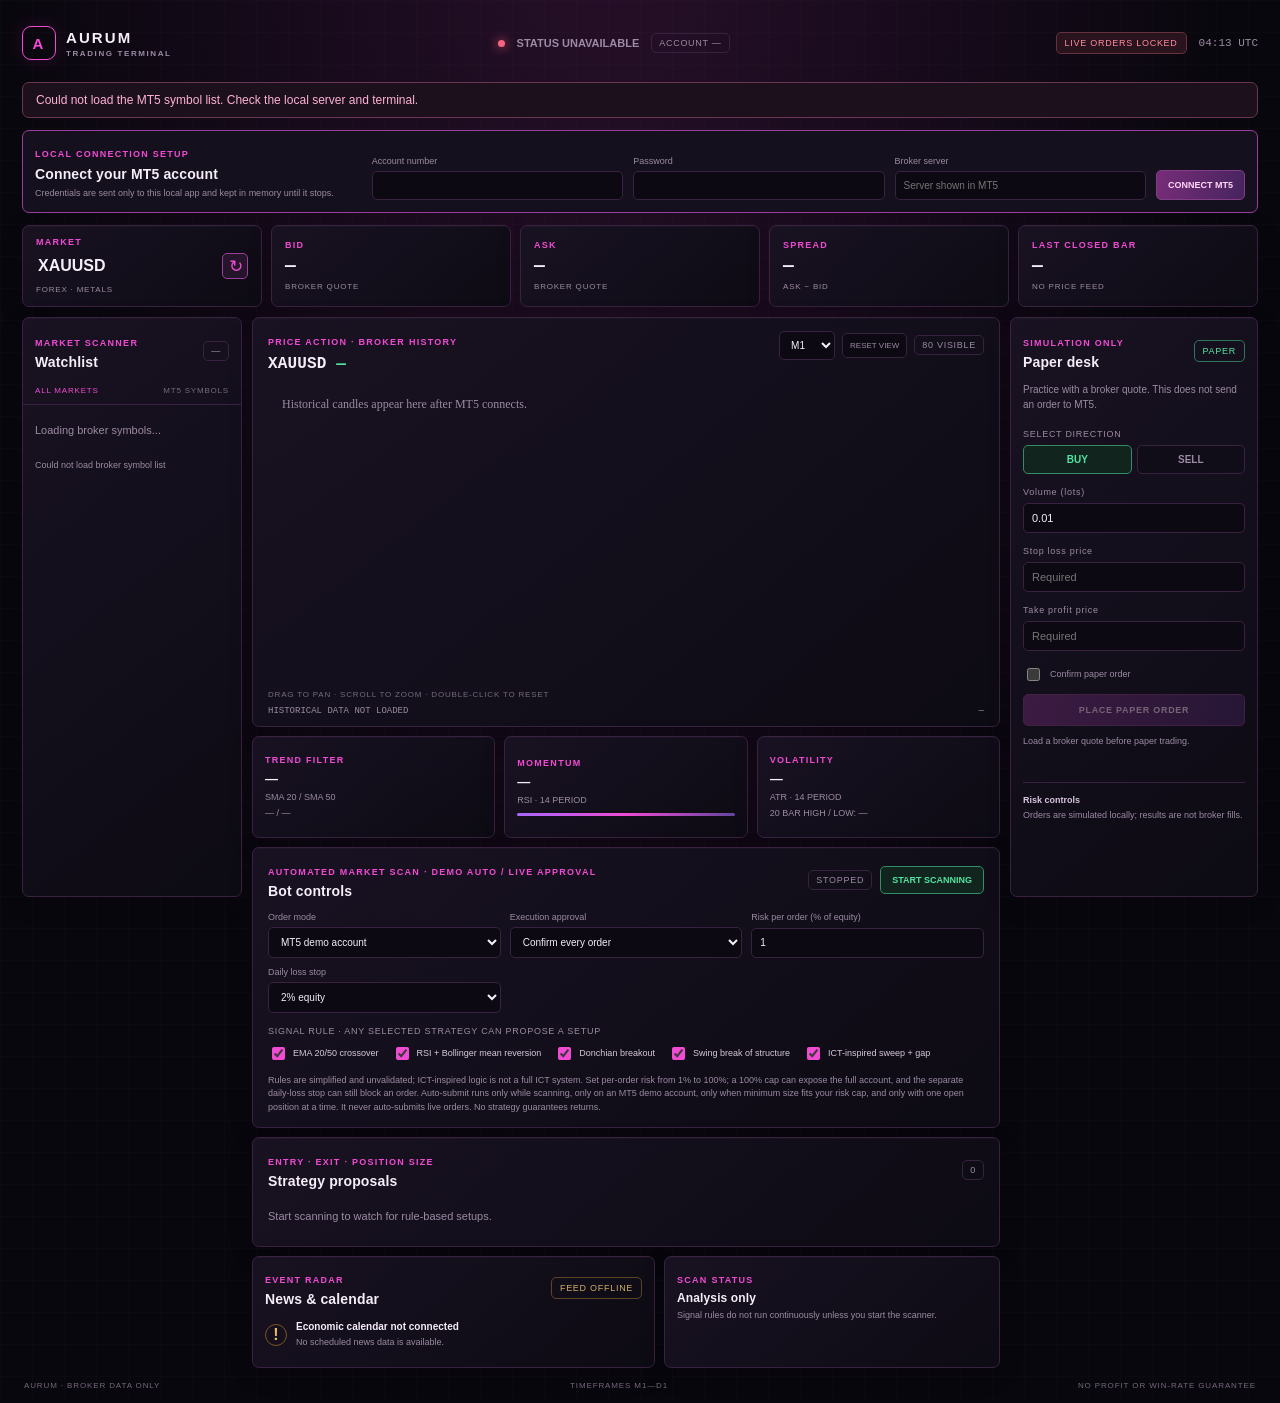
==== static/index.html @ ba8f0874 "feat: add demo forex trading terminal Adds live MT5 quotes, broker-linked analysis, risk-based sizin" ====
<!doctype html>
<html lang="en">
<head>
  <meta charset="UTF-8">
  <meta name="viewport" content="width=device-width, initial-scale=1">
  <title>Aurum Trading Terminal</title>
  <link rel="stylesheet" href="/static/styles.css">
</head>
<body>
  <main class="terminal">
    <header class="topbar">
      <a class="brand" href="/" aria-label="Aurum home">
        <span class="brand-mark">A</span>
        <span>AURUM <small>TRADING TERMINAL</small></span>
      </a>
      <div class="topbar-center">
        <span class="live-dot"></span>
        <span id="connectionStatus" class="connection"><strong>Checking MT5</strong></span>
        <span id="accountBadge" class="count-badge">ACCOUNT —</span>
      </div>
      <div class="topbar-right">
        <span class="lock-badge">LIVE ORDERS LOCKED</span>
        <span id="clock" class="clock">--:-- UTC</span>
      </div>
    </header>

    <p id="dataNotice" class="notice" hidden></p>
    <form id="connectForm" class="connect-panel" hidden>
      <div>
        <span class="section-kicker">LOCAL CONNECTION SETUP</span>
        <h2>Connect your MT5 account</h2>
        <p>Credentials are sent only to this local app and kept in memory until it stops.</p>
      </div>
      <label for="mt5Login">Account number<input id="mt5Login" type="number" min="1" required autocomplete="off"></label>
      <label for="mt5Password">Password<input id="mt5Password" type="password" required autocomplete="new-password"></label>
      <label for="mt5Server">Broker server<input id="mt5Server" required autocomplete="off" placeholder="Server shown in MT5"></label>
      <button id="connectButton" type="submit">CONNECT MT5</button>
    </form>

    <section class="overview-strip">
      <article class="overview-card">
        <span class="card-caption">MARKET</span>
        <div class="market-control">
          <label class="sr-only" for="symbol">Forex pair or instrument</label>
          <input id="symbol" list="symbolOptions" value="XAUUSD" autocomplete="off">
          <datalist id="symbolOptions"></datalist>
          <button id="analyzeButton" class="icon-button" title="Load market data" aria-label="Load market data">↻</button>
        </div>
        <span class="sub-caption">FOREX · METALS</span>
      </article>
      <article class="overview-card">
        <span class="card-caption">BID</span>
        <strong id="bidValue" class="metric-value">—</strong>
        <span class="sub-caption">BROKER QUOTE</span>
      </article>
      <article class="overview-card">
        <span class="card-caption">ASK</span>
        <strong id="askValue" class="metric-value">—</strong>
        <span class="sub-caption">BROKER QUOTE</span>
      </article>
      <article class="overview-card">
        <span class="card-caption">SPREAD</span>
        <strong id="spreadValue" class="metric-value">—</strong>
        <span class="sub-caption">ASK − BID</span>
      </article>
      <article class="overview-card change-card">
        <span class="card-caption">LAST CLOSED BAR</span>
        <strong id="changeValue" class="metric-value">—</strong>
        <span id="dataSource" class="sub-caption">NO PRICE FEED</span>
      </article>
    </section>

    <section class="terminal-grid">
      <aside class="panel watch-panel">
        <div class="panel-heading">
          <div>
            <span class="section-kicker">MARKET SCANNER</span>
            <h2>Watchlist</h2>
          </div>
          <span id="watchCount" class="count-badge">—</span>
        </div>
        <div class="watch-tabs"><span class="active">ALL MARKETS</span><span>MT5 SYMBOLS</span></div>
        <div id="watchlist" class="watchlist">
          <p class="empty-note">Loading broker symbols...</p>
        </div>
        <p id="symbolSource" class="source-note">Pairs are supplied by the MT5 broker when connected.</p>
      </aside>

      <section class="main-column">
        <article class="panel chart-panel">
          <div class="chart-toolbar">
            <div>
              <span class="section-kicker">PRICE ACTION · BROKER HISTORY</span>
              <h2 id="chartTitle">XAUUSD <span>—</span></h2>
            </div>
            <div class="chart-controls">
              <label class="sr-only" for="timeframe">Chart timeframe</label>
              <select id="timeframe">
                <option>M1</option><option>M2</option><option>M3</option><option>M4</option>
                <option>M5</option><option>M6</option><option>M10</option><option>M12</option>
                <option>M15</option><option>M20</option><option>M30</option><option>H1</option>
                <option>H2</option><option>H3</option><option>H4</option><option>H6</option>
                <option>H8</option><option>H12</option><option>D1</option>
              </select>
              <button id="resetChart" class="reset-chart" type="button">RESET VIEW</button>
              <span id="barCount" class="count-badge">80 VISIBLE</span>
            </div>
          </div>
          <div class="chart-wrap">
            <canvas id="priceChart" aria-label="Historical candlestick chart"></canvas>
          </div>
          <div class="chart-help">DRAG TO PAN · SCROLL TO ZOOM · DOUBLE-CLICK TO RESET</div>
          <div id="chartRange" class="chart-range">
            <span>HISTORICAL DATA NOT LOADED</span><span>—</span>
          </div>
        </article>

        <section class="indicator-grid">
          <article class="indicator-card panel">
            <span class="section-kicker">TREND FILTER</span>
            <strong id="trendValue">—</strong>
            <span>SMA 20 / SMA 50</span>
            <small id="smaValue">— / —</small>
          </article>
          <article class="indicator-card panel">
            <span class="section-kicker">MOMENTUM</span>
            <strong id="rsiValue">—</strong>
            <span>RSI · 14 PERIOD</span>
            <div class="indicator-track"><i></i></div>
          </article>
          <article class="indicator-card panel">
            <span class="section-kicker">VOLATILITY</span>
            <strong id="atrValue">—</strong>
            <span>ATR · 14 PERIOD</span>
            <small id="rangeValue">20 BAR HIGH / LOW: —</small>
          </article>
        </section>

        <article class="panel bot-panel">
          <div class="panel-heading">
            <div>
              <span class="section-kicker">AUTOMATED MARKET SCAN · DEMO AUTO / LIVE APPROVAL</span>
              <h2>Bot controls</h2>
            </div>
            <div class="bot-actions">
              <span id="botStatus" class="count-badge">STOPPED</span>
              <button id="botToggle" class="bot-start" type="button">START SCANNING</button>
            </div>
          </div>
          <div class="bot-settings">
            <label>Order mode
              <select id="executionMode">
                <option value="paper">Paper simulation</option>
                <option value="demo" selected>MT5 demo account</option>
                <option value="live">MT5 live account</option>
              </select>
            </label>
            <label>Execution approval
              <select id="executionPolicy">
                <option value="auto_demo" selected>Auto-submit eligible demo orders</option>
                <option value="manual">Confirm every order</option>
              </select>
            </label>
            <label>Risk per order (% of equity)
              <input id="riskPercent" type="number" min="1" max="100" step="1" value="1" aria-label="Risk per order as a percentage of equity">
            </label>
            <label>Daily loss stop
              <select id="dailyLossLimit">
                <option value="0.5">0.5% equity</option>
                <option value="1">1% equity</option>
                <option value="2" selected>2% equity</option>
                <option value="3">3% equity</option>
                <option value="5">5% equity</option>
              </select>
            </label>
          </div>
          <div class="strategy-options">
            <span class="field-label">SIGNAL RULE · ANY SELECTED STRATEGY CAN PROPOSE A SETUP</span>
            <label><input class="strategy-choice" type="checkbox" value="ema_trend" checked> EMA 20/50 crossover</label>
            <label><input class="strategy-choice" type="checkbox" value="rsi_bollinger" checked> RSI + Bollinger mean reversion</label>
            <label><input class="strategy-choice" type="checkbox" value="donchian_breakout" checked> Donchian breakout</label>
            <label><input class="strategy-choice" type="checkbox" value="structure_break" checked> Swing break of structure</label>
            <label><input class="strategy-choice" type="checkbox" value="ict_price_action" checked> ICT-inspired sweep + gap</label>
          </div>
          <p class="bot-disclaimer">Rules are simplified and unvalidated; ICT-inspired logic is not a full ICT system. Set per-order risk from 1% to 100%; a 100% cap can expose the full account, and the separate daily-loss stop can still block an order. Auto-submit runs only while scanning, only on an MT5 demo account, only when minimum size fits your risk cap, and only with one open position at a time. It never auto-submits live orders. No strategy guarantees returns.</p>
        </article>

        <article class="panel proposals-panel">
          <div class="panel-heading">
            <div><span class="section-kicker">ENTRY · EXIT · POSITION SIZE</span><h2>Strategy proposals</h2></div>
            <span id="proposalCount" class="count-badge">0</span>
          </div>
          <div id="proposalsList" class="proposals-list">
            <p class="empty-note">Start scanning to watch for rule-based setups.</p>
          </div>
        </article>

        <section class="lower-grid">
          <article class="panel news-panel">
            <div class="panel-heading">
              <div><span class="section-kicker">EVENT RADAR</span><h2>News &amp; calendar</h2></div>
              <span class="disabled-badge">FEED OFFLINE</span>
            </div>
            <div class="event-row">
              <span class="event-icon">!</span>
              <div><strong>Economic calendar not connected</strong><small id="newsValue">No scheduled news data is available.</small></div>
            </div>
          </article>
          <article class="panel signal-panel">
            <span class="section-kicker">SCAN STATUS</span>
            <h2 id="tradeStatus">Analysis only</h2>
            <p>Signal rules do not run continuously unless you start the scanner.</p>
          </article>
        </section>
      </section>

      <aside class="panel paper-panel">
        <div class="panel-heading">
          <div><span class="section-kicker">SIMULATION ONLY</span><h2>Paper desk</h2></div>
          <span class="paper-badge">PAPER</span>
        </div>
        <p class="panel-copy">Practice with a broker quote. This does not send an order to MT5.</p>
        <div class="direction-label">SELECT DIRECTION</div>
        <div class="direction-toggle">
          <button type="button" class="direction active" data-side="buy">BUY</button>
          <button type="button" class="direction" data-side="sell">SELL</button>
        </div>
        <label class="field-label" for="paperVolume">Volume (lots)</label>
        <input id="paperVolume" type="number" min="0.01" max="10" step="0.01" value="0.01">
        <label class="field-label" for="paperStop">Stop loss price</label>
        <input id="paperStop" type="number" min="0.00001" step="any" placeholder="Required">
        <label class="field-label" for="paperTarget">Take profit price</label>
        <input id="paperTarget" type="number" min="0.00001" step="any" placeholder="Required">
        <label class="confirm-line">
          <input id="paperConfirm" type="checkbox">
          Confirm paper order
        </label>
        <button id="paperButton" class="paper-submit" disabled>PLACE PAPER ORDER</button>
        <p id="paperStatus" class="paper-status">Load live broker data to enable paper trading.</p>
        <div class="risk-note"><strong>Risk controls</strong><span>Orders are simulated locally; results are not broker fills.</span></div>
      </aside>
    </section>

    <footer>
      <span>AURUM · BROKER DATA ONLY</span>
      <span>TIMEFRAMES M1—D1</span>
      <span>NO PROFIT OR WIN-RATE GUARANTEE</span>
    </footer>
  </main>
  <script src="/static/app.js"></script>
</body>
</html>
---- static/styles.css ----
:root {
  color-scheme: dark;
  --background: #09070e;
  --panel: #100d18;
  --panel-raised: #151020;
  --line: #382240;
  --line-bright: #9c3e9b;
  --text: #f5edf7;
  --muted: #9b8ba3;
  --pink: #f04bd2;
  --purple: #a767ff;
  --green: #53e3a1;
  --red: #fb647f;
}

* { box-sizing: border-box; }

body {
  min-width: 320px;
  min-height: 100vh;
  margin: 0;
  color: var(--text);
  background:
    radial-gradient(ellipse at 48% -15%, rgba(181, 53, 174, 0.18), transparent 38rem),
    linear-gradient(rgba(255,255,255,.012) 1px, transparent 1px),
    linear-gradient(90deg, rgba(255,255,255,.012) 1px, transparent 1px),
    var(--background);
  background-size: auto, 32px 32px, 32px 32px, auto;
  font-family: Inter, "Segoe UI", sans-serif;
}

button, input, select { font: inherit; }
button { cursor: pointer; }
.terminal { max-width: 1600px; margin: 0 auto; padding: 18px 22px 12px; }
.topbar { height: 50px; display: flex; align-items: center; justify-content: space-between; gap: 20px; margin-bottom: 14px; }
.brand { display: flex; align-items: center; gap: 10px; color: var(--text); text-decoration: none; font-size: 15px; font-weight: 900; letter-spacing: .14em; }
.brand small { display: block; margin-top: 3px; color: var(--muted); font-size: 8px; letter-spacing: .2em; }
.brand-mark { display: grid; width: 34px; height: 34px; place-items: center; border: 1px solid var(--pink); border-radius: 9px; color: var(--pink); box-shadow: 0 0 18px #ee43c822; }
.topbar-center, .topbar-right { display: flex; align-items: center; gap: 12px; }
.topbar-center { min-width: 0; }
.connection { color: var(--muted); font-size: 11px; }
.account-badge { color: var(--purple); }
.live-dot { width: 7px; height: 7px; flex: none; border-radius: 50%; background: var(--red); box-shadow: 0 0 11px var(--red); }
.live-dot.connected { background: var(--green); box-shadow: 0 0 11px var(--green); }
.clock { color: var(--muted); font: 11px ui-monospace, Consolas, monospace; }
.lock-badge, .disabled-badge, .paper-badge, .count-badge { border: 1px solid var(--line); border-radius: 5px; padding: 5px 8px; color: var(--muted); font-size: 9px; letter-spacing: .08em; white-space: nowrap; }
.lock-badge { border-color: #67323e; color: #ff8da0; background: #29131c; }
.paper-badge { border-color: #2e7759; color: var(--green); }
.notice { margin: 0 0 12px; border: 1px solid #6b3652; border-radius: 7px; padding: 10px 13px; color: #ffb1d6; background: #1b101c; font-size: 12px; }
.connect-panel { display: grid; grid-template-columns: 1.3fr repeat(3, minmax(120px, 1fr)) auto; align-items: end; gap: 10px; margin-bottom: 12px; border: 1px solid var(--line-bright); border-radius: 7px; padding: 12px; background: #15101d; }
.connect-panel[hidden] { display: none; }
.connect-panel h2 { margin-top: 5px; }
.connect-panel p { margin: 5px 0 0; color: var(--muted); font-size: 9px; line-height: 1.4; }
.connect-panel label { display: grid; gap: 5px; color: var(--muted); font-size: 9px; }
.connect-panel input { min-width: 0; border: 1px solid var(--line); border-radius: 5px; padding: 8px; color: var(--text); background: #0c0912; font-size: 10px; }
.connect-panel input:focus { border-color: var(--pink); outline: none; }
.connect-panel button { border: 1px solid #823d84; border-radius: 5px; padding: 9px 11px; color: #ffd9f7; background: linear-gradient(100deg, #772d79, #46245e); font-size: 9px; font-weight: 900; white-space: nowrap; }
.connect-panel button:disabled { opacity: .5; cursor: wait; }

.overview-strip { display: grid; grid-template-columns: repeat(5, minmax(0, 1fr)); gap: 9px; margin-bottom: 10px; }
.overview-card, .panel { border: 1px solid var(--line); background: linear-gradient(140deg, rgba(25,18,34,.97), rgba(13,11,20,.98)); box-shadow: inset 0 1px rgba(255,255,255,.025), 0 7px 25px #00000027; }
.overview-card { min-width: 0; min-height: 82px; display: flex; flex-direction: column; justify-content: center; gap: 6px; border-radius: 7px; padding: 11px 13px; }
.card-caption, .section-kicker { color: var(--pink); font-size: 9px; font-weight: 800; letter-spacing: .14em; }
.metric-value { font: 600 18px ui-monospace, Consolas, monospace; font-variant-numeric: tabular-nums; }
.sub-caption { overflow: hidden; color: var(--muted); font-size: 8px; letter-spacing: .1em; text-overflow: ellipsis; white-space: nowrap; }
.market-control { display: flex; align-items: center; gap: 5px; }
.market-control input { width: 100%; min-width: 0; border: 0; outline: 0; color: var(--text); background: transparent; font-size: 16px; font-weight: 800; }
.icon-button { width: 26px; height: 26px; flex: none; border: 1px solid var(--line-bright); border-radius: 5px; color: var(--pink); background: #24152b; font-size: 17px; }
.icon-button:disabled { opacity: .5; cursor: wait; }
.sr-only { position: absolute; width: 1px; height: 1px; overflow: hidden; clip: rect(0,0,0,0); white-space: nowrap; }

.terminal-grid { display: grid; grid-template-columns: 220px minmax(0, 1fr) 248px; align-items: start; gap: 10px; }
.panel { min-width: 0; border-radius: 7px; }
.watch-panel, .paper-panel { min-height: 580px; padding: 14px 12px; }
.panel-heading, .chart-toolbar { display: flex; align-items: center; justify-content: space-between; gap: 10px; }
h2 { margin: 4px 0 0; font-size: 14px; letter-spacing: .01em; }
.count-badge { padding: 4px 7px; }
.watch-tabs { display: flex; justify-content: space-between; margin: 16px -12px 0; border-bottom: 1px solid var(--line); padding: 0 12px 9px; color: #766b7e; font-size: 8px; letter-spacing: .1em; }
.watch-tabs .active { color: var(--pink); }
.watchlist { display: grid; gap: 3px; max-height: 440px; overflow-y: auto; margin: 8px -5px 0; padding: 0 5px; scrollbar-color: #57325f transparent; scrollbar-width: thin; }
.watch-item { width: 100%; display: flex; align-items: center; justify-content: space-between; gap: 5px; border: 1px solid transparent; border-radius: 5px; padding: 8px 7px; color: #d6c9db; background: transparent; text-align: left; }
.watch-item:hover, .watch-item.active { border-color: #64336c; background: #211629; }
.watch-item.active { box-shadow: inset 2px 0 var(--pink); }
.watch-symbol { font-size: 10px; font-weight: 800; letter-spacing: .03em; }
.watch-type { color: var(--muted); font-size: 8px; }
.source-note { margin: 12px 0 0; color: var(--muted); font-size: 9px; line-height: 1.5; }
.empty-note { color: var(--muted); font-size: 11px; }

.main-column { display: grid; gap: 9px; }
.chart-panel { padding: 13px 15px 10px; }
.chart-toolbar { align-items: flex-start; }
.chart-panel h2 { margin-top: 6px; font: 700 16px ui-monospace, Consolas, monospace; }
.chart-panel h2 span { color: var(--green); }
.chart-controls { display: flex; align-items: center; gap: 7px; }
.chart-controls select, .field-label + input { border: 1px solid var(--line); border-radius: 5px; color: var(--text); background: #0c0912; }
.chart-controls select { padding: 7px; font-size: 10px; }
.chart-wrap { height: 300px; margin-top: 10px; }
#priceChart { display: block; width: 100%; height: 100%; cursor: grab; touch-action: none; }
#priceChart.dragging { cursor: grabbing; }
.reset-chart { border: 1px solid var(--line); border-radius: 5px; padding: 7px; color: var(--muted); background: #0c0912; font-size: 8px; }
.reset-chart:hover { border-color: var(--line-bright); color: var(--pink); }
.chart-help { margin-top: 7px; color: #766b7e; font-size: 8px; letter-spacing: .1em; }
.chart-range { display: flex; justify-content: space-between; gap: 10px; margin-top: 7px; color: var(--muted); font: 9px ui-monospace, Consolas, monospace; }
.indicator-grid { display: grid; grid-template-columns: repeat(3, minmax(0, 1fr)); gap: 9px; }
.indicator-card { min-height: 102px; display: flex; flex-direction: column; justify-content: center; gap: 6px; padding: 10px 12px; }
.indicator-card strong { overflow: hidden; font-size: 13px; text-overflow: ellipsis; white-space: nowrap; }
.indicator-card > span:not(.section-kicker), .indicator-card small { color: var(--muted); font-size: 9px; }
.indicator-track { height: 3px; margin-top: 2px; border-radius: 3px; background: linear-gradient(90deg, var(--purple), var(--pink), #65459d); }
.indicator-track i { display: block; height: 100%; width: 0; border-radius: inherit; background: var(--green); }
.bot-panel, .proposals-panel { padding: 13px 15px; }
.bot-actions { display: flex; align-items: center; gap: 8px; }
.bot-start { border: 1px solid #328d65; border-radius: 5px; padding: 8px 11px; color: var(--green); background: #11251e; font-size: 9px; font-weight: 900; }
.bot-start.running { border-color: #923748; color: var(--red); background: #28151d; }
.bot-settings { display: grid; grid-template-columns: repeat(3, minmax(0, 1fr)); gap: 9px; margin-top: 13px; }
.bot-settings label { display: grid; gap: 5px; color: var(--muted); font-size: 9px; }
.bot-settings select, .bot-settings input { box-sizing: border-box; min-width: 0; width: 100%; border: 1px solid var(--line); border-radius: 5px; padding: 8px; color: var(--text); background: #0c0912; font-size: 10px; }
.bot-settings input:focus, .bot-settings select:focus { border-color: var(--pink); outline: none; }
.strategy-options { display: flex; flex-wrap: wrap; gap: 8px 13px; margin-top: 13px; }
.strategy-options > .field-label { flex-basis: 100%; margin: 0; }
.strategy-options label { display: flex; align-items: center; gap: 5px; color: #d6c9db; font-size: 9px; }
.strategy-options input { accent-color: var(--pink); }
.bot-disclaimer { margin: 11px 0 0; color: var(--muted); font-size: 9px; line-height: 1.5; }
.proposals-panel { min-height: 100px; }
.proposals-list { display: grid; gap: 8px; margin-top: 10px; }
.proposal-card { display: grid; grid-template-columns: minmax(145px, 1.2fr) repeat(4, minmax(65px, .7fr)) auto; align-items: center; gap: 10px; border: 1px solid var(--line); border-radius: 6px; padding: 10px; background: #0d0a13; }
.proposal-strategy strong, .proposal-strategy small { display: block; }
.proposal-strategy strong { color: var(--pink); font-size: 10px; }
.proposal-strategy small, .proposal-metric span { color: var(--muted); font-size: 8px; line-height: 1.4; }
.proposal-metric { display: grid; gap: 4px; }
.proposal-metric strong { font: 10px ui-monospace, Consolas, monospace; }
.proposal-approve { border: 1px solid #823d84; border-radius: 5px; padding: 8px; color: #ffd9f7; background: #24152b; font-size: 8px; font-weight: 900; white-space: nowrap; }
.proposal-approve:disabled { opacity: .4; cursor: not-allowed; }
.proposal-card.expired { opacity: .55; }
.lower-grid { display: grid; grid-template-columns: 1.2fr 1fr; gap: 9px; }
.news-panel, .signal-panel { min-height: 112px; padding: 12px; }
.disabled-badge { border-color: #594724; color: #d1ad66; }
.event-row { display: flex; align-items: center; gap: 9px; margin-top: 14px; }
.event-icon { width: 22px; height: 22px; display: grid; flex: none; place-items: center; border: 1px solid #79551f; border-radius: 50%; color: #e7bd60; font-weight: 800; }
.event-row strong, .event-row small { display: block; }
.event-row strong { font-size: 10px; }
.event-row small, .signal-panel p { margin-top: 4px; color: var(--muted); font-size: 9px; line-height: 1.45; }
.signal-panel .lock-badge { display: inline-block; margin-top: 4px; }
.signal-panel h2 { font-size: 12px; }
.signal-panel p { margin-bottom: 7px; }

.paper-panel { padding: 14px 12px; }
.panel-copy { margin: 12px 0 17px; color: var(--muted); font-size: 10px; line-height: 1.5; }
.direction-label, .field-label { display: block; margin: 13px 0 6px; color: var(--muted); font-size: 9px; letter-spacing: .08em; }
.direction-toggle { display: grid; grid-template-columns: 1fr 1fr; gap: 5px; }
.direction { border: 1px solid var(--line); border-radius: 5px; padding: 8px; color: var(--muted); background: #100d18; font-size: 10px; font-weight: 800; }
.direction[data-side="buy"].active { border-color: #328d65; color: var(--green); background: #11251e; }
.direction[data-side="sell"].active { border-color: #923748; color: var(--red); background: #28151d; }
.field-label + input { width: 100%; padding: 8px; font-size: 11px; }
.field-label + input:focus { border-color: var(--line-bright); outline: none; }
.confirm-line { display: flex; align-items: center; gap: 7px; margin: 14px 0 10px; color: var(--muted); font-size: 9px; }
.confirm-line input { accent-color: var(--pink); }
.paper-submit { width: 100%; border: 1px solid #823d84; border-radius: 5px; padding: 10px 7px; color: #ffd9f7; background: linear-gradient(100deg, #772d79, #46245e); font-size: 9px; font-weight: 900; letter-spacing: .08em; }
.paper-submit:disabled { opacity: .42; cursor: not-allowed; }
.paper-status { min-height: 29px; color: var(--muted); font-size: 9px; line-height: 1.4; }
.risk-note { display: grid; gap: 4px; margin-top: 18px; border-top: 1px solid var(--line); padding-top: 12px; }
.risk-note strong { color: #d8c5df; font-size: 9px; }
.risk-note span { color: var(--muted); font-size: 9px; line-height: 1.5; }
footer { display: flex; justify-content: space-between; gap: 12px; padding: 13px 2px 0; color: #74687b; font-size: 8px; letter-spacing: .11em; }

@media (max-width: 1120px) {
  .terminal-grid { grid-template-columns: 190px minmax(0, 1fr); }
  .paper-panel { grid-column: 1 / -1; min-height: auto; }
  .paper-panel .panel-copy { margin-bottom: 8px; }
  .paper-panel .field-label { display: inline-block; width: 31%; margin-right: 1%; }
  .paper-panel .field-label + input { display: inline-block; width: 31%; }
  .risk-note { margin-top: 10px; }
}

@media (max-width: 700px) {
  .terminal { padding: 12px; }
  .topbar { height: auto; flex-wrap: wrap; gap: 10px; }
  .topbar-right { margin-left: auto; }
  .clock { display: none; }
  .connect-panel { grid-template-columns: 1fr 1fr; }
  .connect-panel > div:first-child, .connect-panel button { grid-column: 1 / -1; }
  .bot-settings { grid-template-columns: 1fr; }
  .proposal-card { grid-template-columns: 1fr 1fr; }
  .proposal-strategy, .proposal-approve { grid-column: 1 / -1; }
  .overview-strip { grid-template-columns: repeat(2, minmax(0, 1fr)); }
  .overview-card:last-child { grid-column: 1 / -1; }
  .terminal-grid { grid-template-columns: 1fr; }
  .watch-panel { min-height: auto; }
  .watchlist { grid-template-columns: repeat(2, minmax(0, 1fr)); max-height: 180px; }
  .paper-panel { grid-column: auto; }
  .paper-panel .field-label { display: block; width: auto; margin-right: 0; }
  .paper-panel .field-label + input { display: block; width: 100%; }
  .chart-wrap { height: 245px; }
  .chart-controls { align-items: flex-end; flex-direction: column; }
  .lower-grid { grid-template-columns: 1fr; }
  .indicator-grid { gap: 6px; }
  .indicator-card { padding: 9px 7px; }
  .indicator-card strong { font-size: 10px; }
  footer { flex-direction: column; }
}
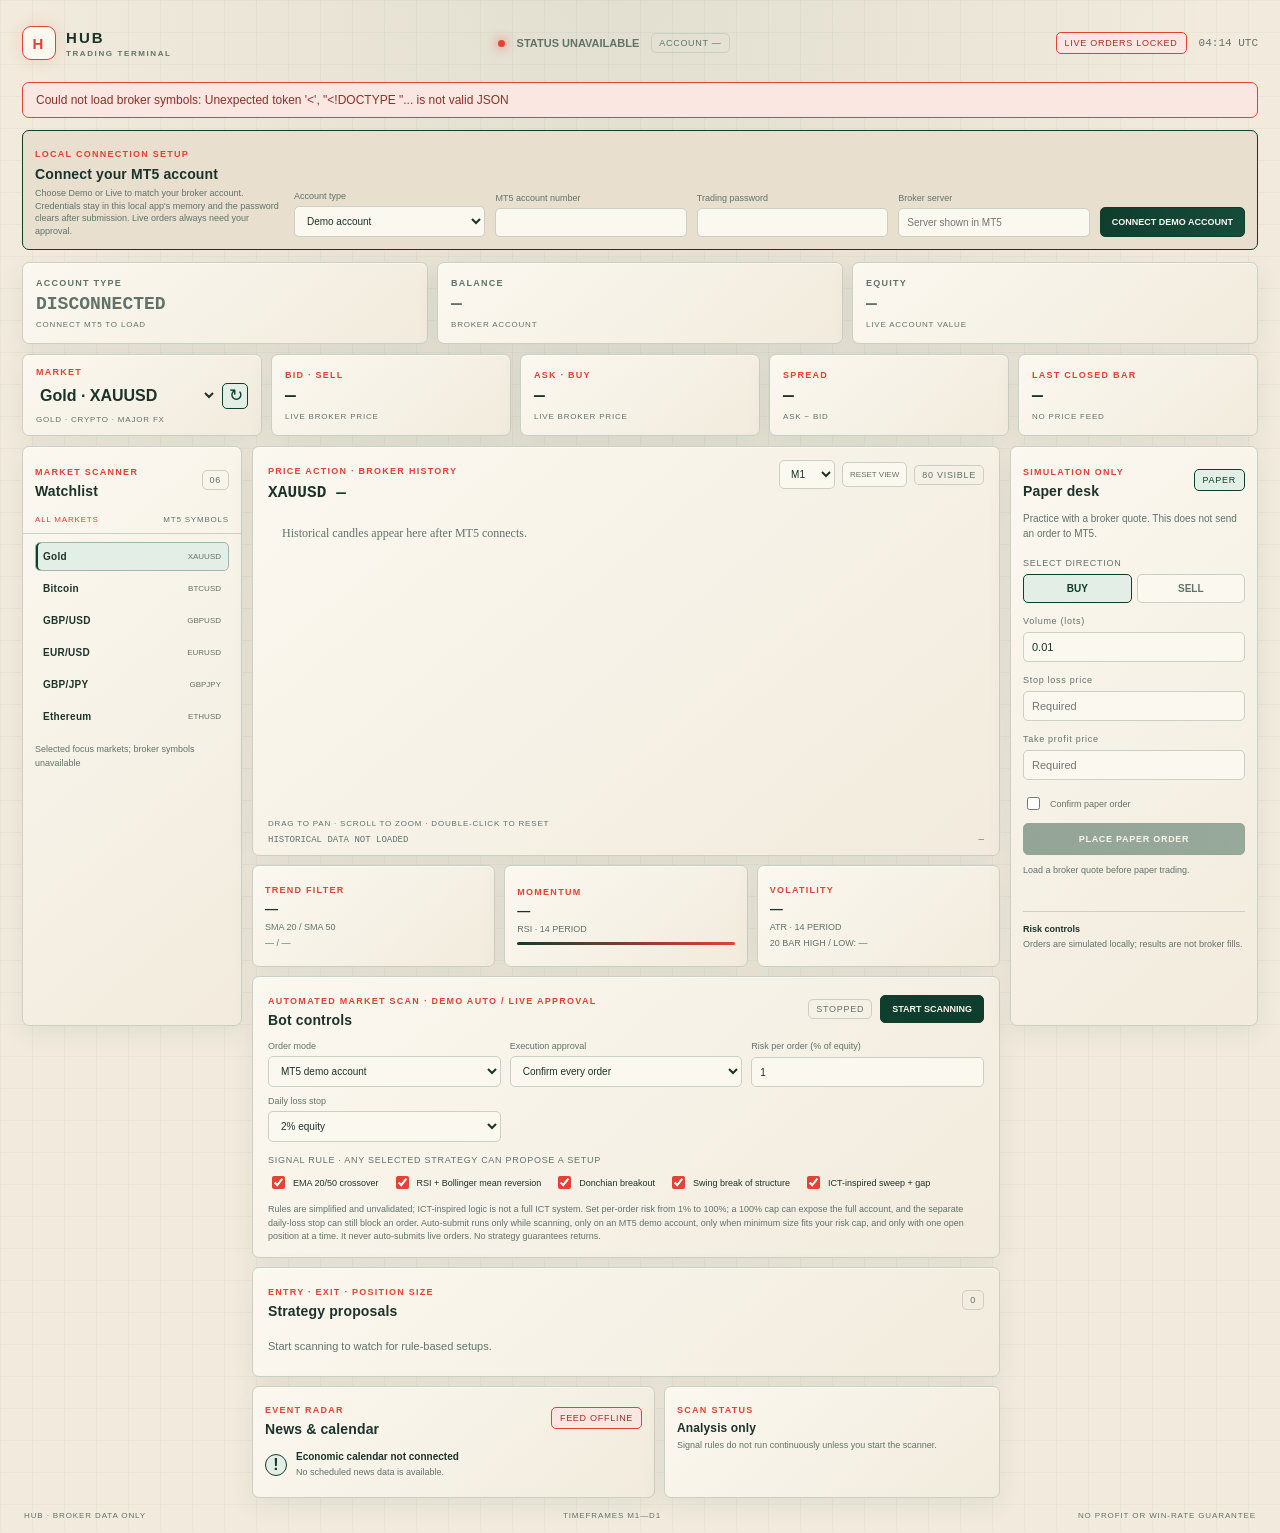
==== commit 7266168f: "feat: add account switching and Hub branding Add demo/live account selection and metrics, focus the " ====
--- a/static/index.html
+++ b/static/index.html
@@ -3,15 +3,15 @@
 <head>
   <meta charset="UTF-8">
   <meta name="viewport" content="width=device-width, initial-scale=1">
-  <title>Aurum Trading Terminal</title>
+  <title>Hub Trading Terminal</title>
   <link rel="stylesheet" href="/static/styles.css">
 </head>
 <body>
   <main class="terminal">
     <header class="topbar">
-      <a class="brand" href="/" aria-label="Aurum home">
-        <span class="brand-mark">A</span>
-        <span>AURUM <small>TRADING TERMINAL</small></span>
+      <a class="brand" href="/" aria-label="Hub home">
+        <span class="brand-mark">H</span>
+        <span>HUB <small>TRADING TERMINAL</small></span>
       </a>
       <div class="topbar-center">
         <span class="live-dot"></span>
@@ -19,6 +19,7 @@
         <span id="accountBadge" class="count-badge">ACCOUNT —</span>
       </div>
       <div class="topbar-right">
+        <button id="switchAccountButton" class="switch-account" type="button" hidden>SWITCH ACCOUNT</button>
         <span class="lock-badge">LIVE ORDERS LOCKED</span>
         <span id="clock" class="clock">--:-- UTC</span>
       </div>
@@ -28,35 +29,63 @@
     <form id="connectForm" class="connect-panel" hidden>
       <div>
         <span class="section-kicker">LOCAL CONNECTION SETUP</span>
-        <h2>Connect your MT5 account</h2>
-        <p>Credentials are sent only to this local app and kept in memory until it stops.</p>
-      </div>
-      <label for="mt5Login">Account number<input id="mt5Login" type="number" min="1" required autocomplete="off"></label>
-      <label for="mt5Password">Password<input id="mt5Password" type="password" required autocomplete="new-password"></label>
+        <h2 id="connectTitle">Connect your MT5 account</h2>
+        <p id="connectHelp">Choose Demo or Live to match your broker account. Credentials stay in this local app's memory and the password clears after submission. Live orders always need your approval.</p>
+      </div>
+      <label for="mt5AccountType">Account type
+        <select id="mt5AccountType" required>
+          <option value="demo" selected>Demo account</option>
+          <option value="live">Live account</option>
+        </select>
+      </label>
+      <label for="mt5Login">MT5 account number<input id="mt5Login" type="number" min="1" required autocomplete="off"></label>
+      <label for="mt5Password">Trading password<input id="mt5Password" type="password" required autocomplete="new-password"></label>
       <label for="mt5Server">Broker server<input id="mt5Server" required autocomplete="off" placeholder="Server shown in MT5"></label>
-      <button id="connectButton" type="submit">CONNECT MT5</button>
+      <div class="connect-actions">
+        <button id="cancelConnectButton" class="connect-cancel" type="button" hidden>Cancel</button>
+        <button id="connectButton" type="submit">CONNECT DEMO ACCOUNT</button>
+      </div>
     </form>
+
+    <section id="accountSnapshot" class="account-strip disconnected" aria-label="Connected account summary">
+      <article class="overview-card account-card">
+        <span class="card-caption">ACCOUNT TYPE</span>
+        <strong id="accountTypeValue" class="metric-value">DISCONNECTED</strong>
+        <span id="accountDetailsValue" class="sub-caption">CONNECT MT5 TO LOAD</span>
+      </article>
+      <article class="overview-card account-card">
+        <span class="card-caption">BALANCE</span>
+        <strong id="balanceValue" class="metric-value">—</strong>
+        <span class="sub-caption">BROKER ACCOUNT</span>
+      </article>
+      <article class="overview-card account-card">
+        <span class="card-caption">EQUITY</span>
+        <strong id="equityValue" class="metric-value">—</strong>
+        <span class="sub-caption">LIVE ACCOUNT VALUE</span>
+      </article>
+    </section>
 
     <section class="overview-strip">
       <article class="overview-card">
         <span class="card-caption">MARKET</span>
         <div class="market-control">
-          <label class="sr-only" for="symbol">Forex pair or instrument</label>
-          <input id="symbol" list="symbolOptions" value="XAUUSD" autocomplete="off">
-          <datalist id="symbolOptions"></datalist>
+          <label class="sr-only" for="symbol">Selected focus market</label>
+          <select id="symbol" aria-label="Selected focus market">
+            <option value="XAUUSD">Gold · XAUUSD</option>
+          </select>
           <button id="analyzeButton" class="icon-button" title="Load market data" aria-label="Load market data">↻</button>
         </div>
-        <span class="sub-caption">FOREX · METALS</span>
-      </article>
-      <article class="overview-card">
-        <span class="card-caption">BID</span>
+        <span class="sub-caption">GOLD · CRYPTO · MAJOR FX</span>
+      </article>
+      <article class="overview-card">
+        <span class="card-caption">BID · SELL</span>
         <strong id="bidValue" class="metric-value">—</strong>
-        <span class="sub-caption">BROKER QUOTE</span>
-      </article>
-      <article class="overview-card">
-        <span class="card-caption">ASK</span>
+        <span class="sub-caption">LIVE BROKER PRICE</span>
+      </article>
+      <article class="overview-card">
+        <span class="card-caption">ASK · BUY</span>
         <strong id="askValue" class="metric-value">—</strong>
-        <span class="sub-caption">BROKER QUOTE</span>
+        <span class="sub-caption">LIVE BROKER PRICE</span>
       </article>
       <article class="overview-card">
         <span class="card-caption">SPREAD</span>
@@ -83,7 +112,7 @@
         <div id="watchlist" class="watchlist">
           <p class="empty-note">Loading broker symbols...</p>
         </div>
-        <p id="symbolSource" class="source-note">Pairs are supplied by the MT5 broker when connected.</p>
+        <p id="symbolSource" class="source-note">Only selected focus markets; broker symbols appear when connected.</p>
       </aside>
 
       <section class="main-column">
@@ -242,7 +271,7 @@
     </section>
 
     <footer>
-      <span>AURUM · BROKER DATA ONLY</span>
+      <span>HUB · BROKER DATA ONLY</span>
       <span>TIMEFRAMES M1—D1</span>
       <span>NO PROFIT OR WIN-RATE GUARANTEE</span>
     </footer>
--- a/static/styles.css
+++ b/static/styles.css
@@ -1,16 +1,22 @@
 :root {
-  color-scheme: dark;
-  --background: #09070e;
-  --panel: #100d18;
-  --panel-raised: #151020;
-  --line: #382240;
-  --line-bright: #9c3e9b;
-  --text: #f5edf7;
-  --muted: #9b8ba3;
-  --pink: #f04bd2;
-  --purple: #a767ff;
-  --green: #53e3a1;
-  --red: #fb647f;
+  color-scheme: light;
+  --bone: #f2ebdd;
+  --bone-light: #fbf8f0;
+  --bone-shade: #e8dfcf;
+  --bottle-green: #0f3d2e;
+  --bottle-green-soft: #e3eee7;
+  --vermilion: #e34234;
+  --vermilion-soft: #fbe7e2;
+  --background: var(--bone);
+  --panel: var(--bone-light);
+  --panel-raised: var(--bone-shade);
+  --line: #c9d0c4;
+  --line-bright: var(--bottle-green);
+  --text: #1b332a;
+  --muted: #60736a;
+  --accent: var(--vermilion);
+  --green: var(--bottle-green);
+  --red: var(--vermilion);
 }
 
 * { box-sizing: border-box; }
@@ -21,9 +27,9 @@
   margin: 0;
   color: var(--text);
   background:
-    radial-gradient(ellipse at 48% -15%, rgba(181, 53, 174, 0.18), transparent 38rem),
-    linear-gradient(rgba(255,255,255,.012) 1px, transparent 1px),
-    linear-gradient(90deg, rgba(255,255,255,.012) 1px, transparent 1px),
+    radial-gradient(ellipse at 48% -15%, rgba(15, 61, 46, 0.08), transparent 38rem),
+    linear-gradient(rgba(15, 61, 46, .035) 1px, transparent 1px),
+    linear-gradient(90deg, rgba(15, 61, 46, .035) 1px, transparent 1px),
     var(--background);
   background-size: auto, 32px 32px, 32px 32px, auto;
   font-family: Inter, "Segoe UI", sans-serif;
@@ -35,37 +41,49 @@
 .topbar { height: 50px; display: flex; align-items: center; justify-content: space-between; gap: 20px; margin-bottom: 14px; }
 .brand { display: flex; align-items: center; gap: 10px; color: var(--text); text-decoration: none; font-size: 15px; font-weight: 900; letter-spacing: .14em; }
 .brand small { display: block; margin-top: 3px; color: var(--muted); font-size: 8px; letter-spacing: .2em; }
-.brand-mark { display: grid; width: 34px; height: 34px; place-items: center; border: 1px solid var(--pink); border-radius: 9px; color: var(--pink); box-shadow: 0 0 18px #ee43c822; }
+.brand-mark { display: grid; width: 34px; height: 34px; place-items: center; border: 1px solid var(--vermilion); border-radius: 9px; color: var(--vermilion); background: var(--bone-light); box-shadow: 0 0 18px rgba(227,66,52,.16); }
 .topbar-center, .topbar-right { display: flex; align-items: center; gap: 12px; }
 .topbar-center { min-width: 0; }
 .connection { color: var(--muted); font-size: 11px; }
-.account-badge { color: var(--purple); }
+.account-badge { color: var(--green); }
 .live-dot { width: 7px; height: 7px; flex: none; border-radius: 50%; background: var(--red); box-shadow: 0 0 11px var(--red); }
 .live-dot.connected { background: var(--green); box-shadow: 0 0 11px var(--green); }
 .clock { color: var(--muted); font: 11px ui-monospace, Consolas, monospace; }
 .lock-badge, .disabled-badge, .paper-badge, .count-badge { border: 1px solid var(--line); border-radius: 5px; padding: 5px 8px; color: var(--muted); font-size: 9px; letter-spacing: .08em; white-space: nowrap; }
-.lock-badge { border-color: #67323e; color: #ff8da0; background: #29131c; }
-.paper-badge { border-color: #2e7759; color: var(--green); }
-.notice { margin: 0 0 12px; border: 1px solid #6b3652; border-radius: 7px; padding: 10px 13px; color: #ffb1d6; background: #1b101c; font-size: 12px; }
-.connect-panel { display: grid; grid-template-columns: 1.3fr repeat(3, minmax(120px, 1fr)) auto; align-items: end; gap: 10px; margin-bottom: 12px; border: 1px solid var(--line-bright); border-radius: 7px; padding: 12px; background: #15101d; }
+.lock-badge { border-color: var(--vermilion); color: #a52e24; background: var(--vermilion-soft); }
+.paper-badge { border-color: var(--bottle-green); color: var(--green); background: var(--bottle-green-soft); }
+.notice { margin: 0 0 12px; border: 1px solid var(--vermilion); border-radius: 7px; padding: 10px 13px; color: #8f2f25; background: var(--vermilion-soft); font-size: 12px; }
+.connect-panel { display: grid; grid-template-columns: minmax(170px, 1.3fr) repeat(4, minmax(110px, 1fr)) auto; align-items: end; gap: 10px; margin-bottom: 12px; border: 1px solid var(--line-bright); border-radius: 7px; padding: 12px; background: var(--panel-raised); }
 .connect-panel[hidden] { display: none; }
 .connect-panel h2 { margin-top: 5px; }
 .connect-panel p { margin: 5px 0 0; color: var(--muted); font-size: 9px; line-height: 1.4; }
 .connect-panel label { display: grid; gap: 5px; color: var(--muted); font-size: 9px; }
-.connect-panel input { min-width: 0; border: 1px solid var(--line); border-radius: 5px; padding: 8px; color: var(--text); background: #0c0912; font-size: 10px; }
-.connect-panel input:focus { border-color: var(--pink); outline: none; }
-.connect-panel button { border: 1px solid #823d84; border-radius: 5px; padding: 9px 11px; color: #ffd9f7; background: linear-gradient(100deg, #772d79, #46245e); font-size: 9px; font-weight: 900; white-space: nowrap; }
+.connect-panel input, .connect-panel select { min-width: 0; width: 100%; border: 1px solid var(--line); border-radius: 5px; padding: 8px; color: var(--text); background: var(--bone-light); font-size: 10px; }
+.connect-panel input:focus, .connect-panel select:focus { border-color: var(--vermilion); outline: none; }
+.connect-panel button { border: 1px solid var(--bottle-green); border-radius: 5px; padding: 9px 11px; color: var(--bone-light); background: linear-gradient(100deg, var(--bottle-green), #174c3a); font-size: 9px; font-weight: 900; white-space: nowrap; }
 .connect-panel button:disabled { opacity: .5; cursor: wait; }
+.connect-actions { display: flex; align-items: center; gap: 7px; }
+.connect-panel .connect-cancel { border-color: var(--line); color: var(--muted); background: var(--bone-light); }
+.switch-account { border: 1px solid var(--line-bright); border-radius: 5px; padding: 7px 9px; color: var(--green); background: var(--bottle-green-soft); font-size: 9px; font-weight: 800; letter-spacing: .04em; }
+.switch-account:hover { border-color: var(--vermilion); color: var(--text); }
+.account-strip { display: grid; grid-template-columns: repeat(3, minmax(0, 1fr)); gap: 9px; margin-bottom: 10px; }
+.account-card { min-height: 72px; border-color: #a9c1b2; background: linear-gradient(140deg, var(--bottle-green-soft), var(--bone-light)); }
+.account-card .card-caption { color: var(--green); }
+.account-card .metric-value { color: var(--bottle-green); }
+.account-strip.disconnected .account-card { border-color: var(--line); background: linear-gradient(140deg, var(--bone-light), var(--bone)); }
+.account-strip.disconnected .card-caption { color: var(--muted); }
+.account-strip.disconnected .metric-value { color: var(--muted); }
 
 .overview-strip { display: grid; grid-template-columns: repeat(5, minmax(0, 1fr)); gap: 9px; margin-bottom: 10px; }
-.overview-card, .panel { border: 1px solid var(--line); background: linear-gradient(140deg, rgba(25,18,34,.97), rgba(13,11,20,.98)); box-shadow: inset 0 1px rgba(255,255,255,.025), 0 7px 25px #00000027; }
+.overview-card, .panel { border: 1px solid var(--line); background: linear-gradient(140deg, var(--bone-light), var(--bone)); box-shadow: inset 0 1px rgba(255,255,255,.5), 0 7px 25px rgba(15,61,46,.08); }
 .overview-card { min-width: 0; min-height: 82px; display: flex; flex-direction: column; justify-content: center; gap: 6px; border-radius: 7px; padding: 11px 13px; }
-.card-caption, .section-kicker { color: var(--pink); font-size: 9px; font-weight: 800; letter-spacing: .14em; }
+.card-caption, .section-kicker { color: var(--vermilion); font-size: 9px; font-weight: 800; letter-spacing: .14em; }
 .metric-value { font: 600 18px ui-monospace, Consolas, monospace; font-variant-numeric: tabular-nums; }
 .sub-caption { overflow: hidden; color: var(--muted); font-size: 8px; letter-spacing: .1em; text-overflow: ellipsis; white-space: nowrap; }
 .market-control { display: flex; align-items: center; gap: 5px; }
-.market-control input { width: 100%; min-width: 0; border: 0; outline: 0; color: var(--text); background: transparent; font-size: 16px; font-weight: 800; }
-.icon-button { width: 26px; height: 26px; flex: none; border: 1px solid var(--line-bright); border-radius: 5px; color: var(--pink); background: #24152b; font-size: 17px; }
+.market-control select { width: 100%; min-width: 0; border: 0; outline: 0; color: var(--text); background: transparent; font-size: 16px; font-weight: 800; }
+.market-control select option { color: var(--text); background: var(--panel); }
+.icon-button { width: 26px; height: 26px; flex: none; border: 1px solid var(--line-bright); border-radius: 5px; color: var(--green); background: var(--bottle-green-soft); font-size: 17px; }
 .icon-button:disabled { opacity: .5; cursor: wait; }
 .sr-only { position: absolute; width: 1px; height: 1px; overflow: hidden; clip: rect(0,0,0,0); white-space: nowrap; }
 
@@ -75,12 +93,12 @@
 .panel-heading, .chart-toolbar { display: flex; align-items: center; justify-content: space-between; gap: 10px; }
 h2 { margin: 4px 0 0; font-size: 14px; letter-spacing: .01em; }
 .count-badge { padding: 4px 7px; }
-.watch-tabs { display: flex; justify-content: space-between; margin: 16px -12px 0; border-bottom: 1px solid var(--line); padding: 0 12px 9px; color: #766b7e; font-size: 8px; letter-spacing: .1em; }
-.watch-tabs .active { color: var(--pink); }
-.watchlist { display: grid; gap: 3px; max-height: 440px; overflow-y: auto; margin: 8px -5px 0; padding: 0 5px; scrollbar-color: #57325f transparent; scrollbar-width: thin; }
-.watch-item { width: 100%; display: flex; align-items: center; justify-content: space-between; gap: 5px; border: 1px solid transparent; border-radius: 5px; padding: 8px 7px; color: #d6c9db; background: transparent; text-align: left; }
-.watch-item:hover, .watch-item.active { border-color: #64336c; background: #211629; }
-.watch-item.active { box-shadow: inset 2px 0 var(--pink); }
+.watch-tabs { display: flex; justify-content: space-between; margin: 16px -12px 0; border-bottom: 1px solid var(--line); padding: 0 12px 9px; color: var(--muted); font-size: 8px; letter-spacing: .1em; }
+.watch-tabs .active { color: var(--vermilion); }
+.watchlist { display: grid; gap: 3px; max-height: 440px; overflow-y: auto; margin: 8px -5px 0; padding: 0 5px; scrollbar-color: var(--line-bright) transparent; scrollbar-width: thin; }
+.watch-item { width: 100%; display: flex; align-items: center; justify-content: space-between; gap: 5px; border: 1px solid transparent; border-radius: 5px; padding: 8px 7px; color: var(--text); background: transparent; text-align: left; }
+.watch-item:hover, .watch-item.active { border-color: #9db8a8; background: var(--bottle-green-soft); }
+.watch-item.active { box-shadow: inset 2px 0 var(--green); }
 .watch-symbol { font-size: 10px; font-weight: 800; letter-spacing: .03em; }
 .watch-type { color: var(--muted); font-size: 8px; }
 .source-note { margin: 12px 0 0; color: var(--muted); font-size: 9px; line-height: 1.5; }
@@ -92,50 +110,50 @@
 .chart-panel h2 { margin-top: 6px; font: 700 16px ui-monospace, Consolas, monospace; }
 .chart-panel h2 span { color: var(--green); }
 .chart-controls { display: flex; align-items: center; gap: 7px; }
-.chart-controls select, .field-label + input { border: 1px solid var(--line); border-radius: 5px; color: var(--text); background: #0c0912; }
+.chart-controls select, .field-label + input { border: 1px solid var(--line); border-radius: 5px; color: var(--text); background: var(--bone-light); }
 .chart-controls select { padding: 7px; font-size: 10px; }
 .chart-wrap { height: 300px; margin-top: 10px; }
 #priceChart { display: block; width: 100%; height: 100%; cursor: grab; touch-action: none; }
 #priceChart.dragging { cursor: grabbing; }
-.reset-chart { border: 1px solid var(--line); border-radius: 5px; padding: 7px; color: var(--muted); background: #0c0912; font-size: 8px; }
-.reset-chart:hover { border-color: var(--line-bright); color: var(--pink); }
-.chart-help { margin-top: 7px; color: #766b7e; font-size: 8px; letter-spacing: .1em; }
+.reset-chart { border: 1px solid var(--line); border-radius: 5px; padding: 7px; color: var(--muted); background: var(--bone-light); font-size: 8px; }
+.reset-chart:hover { border-color: var(--line-bright); color: var(--green); }
+.chart-help { margin-top: 7px; color: var(--muted); font-size: 8px; letter-spacing: .1em; }
 .chart-range { display: flex; justify-content: space-between; gap: 10px; margin-top: 7px; color: var(--muted); font: 9px ui-monospace, Consolas, monospace; }
 .indicator-grid { display: grid; grid-template-columns: repeat(3, minmax(0, 1fr)); gap: 9px; }
 .indicator-card { min-height: 102px; display: flex; flex-direction: column; justify-content: center; gap: 6px; padding: 10px 12px; }
 .indicator-card strong { overflow: hidden; font-size: 13px; text-overflow: ellipsis; white-space: nowrap; }
 .indicator-card > span:not(.section-kicker), .indicator-card small { color: var(--muted); font-size: 9px; }
-.indicator-track { height: 3px; margin-top: 2px; border-radius: 3px; background: linear-gradient(90deg, var(--purple), var(--pink), #65459d); }
+.indicator-track { height: 3px; margin-top: 2px; border-radius: 3px; background: linear-gradient(90deg, var(--green), var(--vermilion)); }
 .indicator-track i { display: block; height: 100%; width: 0; border-radius: inherit; background: var(--green); }
 .bot-panel, .proposals-panel { padding: 13px 15px; }
 .bot-actions { display: flex; align-items: center; gap: 8px; }
-.bot-start { border: 1px solid #328d65; border-radius: 5px; padding: 8px 11px; color: var(--green); background: #11251e; font-size: 9px; font-weight: 900; }
-.bot-start.running { border-color: #923748; color: var(--red); background: #28151d; }
+.bot-start { border: 1px solid var(--bottle-green); border-radius: 5px; padding: 8px 11px; color: var(--bone-light); background: var(--bottle-green); font-size: 9px; font-weight: 900; }
+.bot-start.running { border-color: var(--vermilion); color: #a52e24; background: var(--vermilion-soft); }
 .bot-settings { display: grid; grid-template-columns: repeat(3, minmax(0, 1fr)); gap: 9px; margin-top: 13px; }
 .bot-settings label { display: grid; gap: 5px; color: var(--muted); font-size: 9px; }
-.bot-settings select, .bot-settings input { box-sizing: border-box; min-width: 0; width: 100%; border: 1px solid var(--line); border-radius: 5px; padding: 8px; color: var(--text); background: #0c0912; font-size: 10px; }
-.bot-settings input:focus, .bot-settings select:focus { border-color: var(--pink); outline: none; }
+.bot-settings select, .bot-settings input { box-sizing: border-box; min-width: 0; width: 100%; border: 1px solid var(--line); border-radius: 5px; padding: 8px; color: var(--text); background: var(--bone-light); font-size: 10px; }
+.bot-settings input:focus, .bot-settings select:focus { border-color: var(--vermilion); outline: none; }
 .strategy-options { display: flex; flex-wrap: wrap; gap: 8px 13px; margin-top: 13px; }
 .strategy-options > .field-label { flex-basis: 100%; margin: 0; }
-.strategy-options label { display: flex; align-items: center; gap: 5px; color: #d6c9db; font-size: 9px; }
-.strategy-options input { accent-color: var(--pink); }
+.strategy-options label { display: flex; align-items: center; gap: 5px; color: var(--text); font-size: 9px; }
+.strategy-options input { accent-color: var(--vermilion); }
 .bot-disclaimer { margin: 11px 0 0; color: var(--muted); font-size: 9px; line-height: 1.5; }
 .proposals-panel { min-height: 100px; }
 .proposals-list { display: grid; gap: 8px; margin-top: 10px; }
-.proposal-card { display: grid; grid-template-columns: minmax(145px, 1.2fr) repeat(4, minmax(65px, .7fr)) auto; align-items: center; gap: 10px; border: 1px solid var(--line); border-radius: 6px; padding: 10px; background: #0d0a13; }
+.proposal-card { display: grid; grid-template-columns: minmax(145px, 1.2fr) repeat(4, minmax(65px, .7fr)) auto; align-items: center; gap: 10px; border: 1px solid var(--line); border-radius: 6px; padding: 10px; background: var(--bone-light); }
 .proposal-strategy strong, .proposal-strategy small { display: block; }
-.proposal-strategy strong { color: var(--pink); font-size: 10px; }
+.proposal-strategy strong { color: var(--vermilion); font-size: 10px; }
 .proposal-strategy small, .proposal-metric span { color: var(--muted); font-size: 8px; line-height: 1.4; }
 .proposal-metric { display: grid; gap: 4px; }
 .proposal-metric strong { font: 10px ui-monospace, Consolas, monospace; }
-.proposal-approve { border: 1px solid #823d84; border-radius: 5px; padding: 8px; color: #ffd9f7; background: #24152b; font-size: 8px; font-weight: 900; white-space: nowrap; }
+.proposal-approve { border: 1px solid var(--bottle-green); border-radius: 5px; padding: 8px; color: var(--bone-light); background: var(--bottle-green); font-size: 8px; font-weight: 900; white-space: nowrap; }
 .proposal-approve:disabled { opacity: .4; cursor: not-allowed; }
 .proposal-card.expired { opacity: .55; }
 .lower-grid { display: grid; grid-template-columns: 1.2fr 1fr; gap: 9px; }
 .news-panel, .signal-panel { min-height: 112px; padding: 12px; }
-.disabled-badge { border-color: #594724; color: #d1ad66; }
+.disabled-badge { border-color: var(--vermilion); color: #a52e24; background: var(--vermilion-soft); }
 .event-row { display: flex; align-items: center; gap: 9px; margin-top: 14px; }
-.event-icon { width: 22px; height: 22px; display: grid; flex: none; place-items: center; border: 1px solid #79551f; border-radius: 50%; color: #e7bd60; font-weight: 800; }
+.event-icon { width: 22px; height: 22px; display: grid; flex: none; place-items: center; border: 1px solid var(--bottle-green); border-radius: 50%; color: var(--green); background: var(--bottle-green-soft); font-weight: 800; }
 .event-row strong, .event-row small { display: block; }
 .event-row strong { font-size: 10px; }
 .event-row small, .signal-panel p { margin-top: 4px; color: var(--muted); font-size: 9px; line-height: 1.45; }
@@ -147,20 +165,20 @@
 .panel-copy { margin: 12px 0 17px; color: var(--muted); font-size: 10px; line-height: 1.5; }
 .direction-label, .field-label { display: block; margin: 13px 0 6px; color: var(--muted); font-size: 9px; letter-spacing: .08em; }
 .direction-toggle { display: grid; grid-template-columns: 1fr 1fr; gap: 5px; }
-.direction { border: 1px solid var(--line); border-radius: 5px; padding: 8px; color: var(--muted); background: #100d18; font-size: 10px; font-weight: 800; }
-.direction[data-side="buy"].active { border-color: #328d65; color: var(--green); background: #11251e; }
-.direction[data-side="sell"].active { border-color: #923748; color: var(--red); background: #28151d; }
+.direction { border: 1px solid var(--line); border-radius: 5px; padding: 8px; color: var(--muted); background: var(--bone-light); font-size: 10px; font-weight: 800; }
+.direction[data-side="buy"].active { border-color: var(--bottle-green); color: var(--green); background: var(--bottle-green-soft); }
+.direction[data-side="sell"].active { border-color: var(--vermilion); color: #a52e24; background: var(--vermilion-soft); }
 .field-label + input { width: 100%; padding: 8px; font-size: 11px; }
-.field-label + input:focus { border-color: var(--line-bright); outline: none; }
+.field-label + input:focus { border-color: var(--vermilion); outline: none; }
 .confirm-line { display: flex; align-items: center; gap: 7px; margin: 14px 0 10px; color: var(--muted); font-size: 9px; }
-.confirm-line input { accent-color: var(--pink); }
-.paper-submit { width: 100%; border: 1px solid #823d84; border-radius: 5px; padding: 10px 7px; color: #ffd9f7; background: linear-gradient(100deg, #772d79, #46245e); font-size: 9px; font-weight: 900; letter-spacing: .08em; }
+.confirm-line input { accent-color: var(--vermilion); }
+.paper-submit { width: 100%; border: 1px solid var(--bottle-green); border-radius: 5px; padding: 10px 7px; color: var(--bone-light); background: linear-gradient(100deg, var(--bottle-green), #174c3a); font-size: 9px; font-weight: 900; letter-spacing: .08em; }
 .paper-submit:disabled { opacity: .42; cursor: not-allowed; }
 .paper-status { min-height: 29px; color: var(--muted); font-size: 9px; line-height: 1.4; }
 .risk-note { display: grid; gap: 4px; margin-top: 18px; border-top: 1px solid var(--line); padding-top: 12px; }
-.risk-note strong { color: #d8c5df; font-size: 9px; }
+.risk-note strong { color: var(--text); font-size: 9px; }
 .risk-note span { color: var(--muted); font-size: 9px; line-height: 1.5; }
-footer { display: flex; justify-content: space-between; gap: 12px; padding: 13px 2px 0; color: #74687b; font-size: 8px; letter-spacing: .11em; }
+footer { display: flex; justify-content: space-between; gap: 12px; padding: 13px 2px 0; color: var(--muted); font-size: 8px; letter-spacing: .11em; }
 
 @media (max-width: 1120px) {
   .terminal-grid { grid-template-columns: 190px minmax(0, 1fr); }
@@ -177,7 +195,9 @@
   .topbar-right { margin-left: auto; }
   .clock { display: none; }
   .connect-panel { grid-template-columns: 1fr 1fr; }
-  .connect-panel > div:first-child, .connect-panel button { grid-column: 1 / -1; }
+  .connect-panel > div:first-child, .connect-panel .connect-actions { grid-column: 1 / -1; }
+  .connect-actions button { flex: 1; }
+  .account-strip { grid-template-columns: 1fr; }
   .bot-settings { grid-template-columns: 1fr; }
   .proposal-card { grid-template-columns: 1fr 1fr; }
   .proposal-strategy, .proposal-approve { grid-column: 1 / -1; }
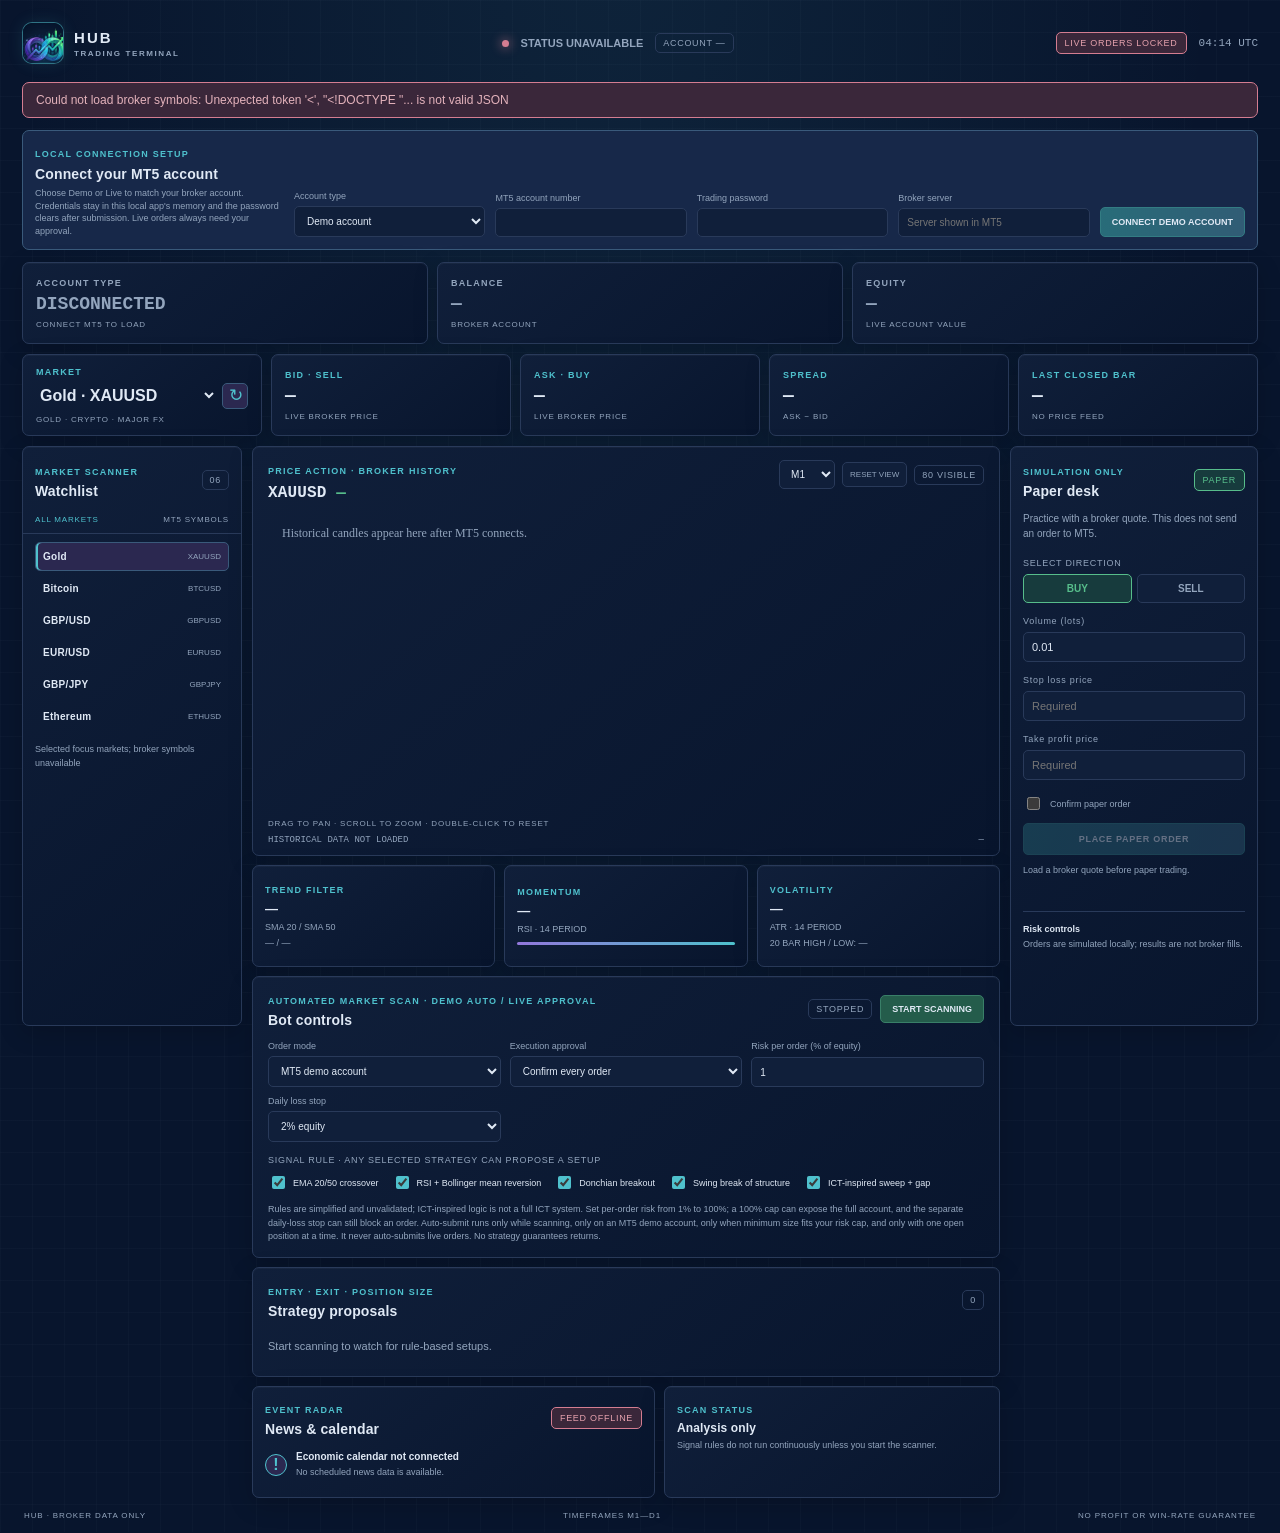
==== commit 6feff425: "feat: add Hub logo and subdued navy theme Use the supplied mark in the header and favicon, and softe" ====
--- a/static/index.html
+++ b/static/index.html
@@ -4,13 +4,14 @@
   <meta charset="UTF-8">
   <meta name="viewport" content="width=device-width, initial-scale=1">
   <title>Hub Trading Terminal</title>
+  <link rel="icon" type="image/jpeg" href="/static/hub-logo.jpg">
   <link rel="stylesheet" href="/static/styles.css">
 </head>
 <body>
   <main class="terminal">
     <header class="topbar">
       <a class="brand" href="/" aria-label="Hub home">
-        <span class="brand-mark">H</span>
+        <span class="brand-mark"><img src="/static/hub-logo.jpg" alt=""></span>
         <span>HUB <small>TRADING TERMINAL</small></span>
       </a>
       <div class="topbar-center">
--- a/static/styles.css
+++ b/static/styles.css
@@ -1,22 +1,19 @@
 :root {
-  color-scheme: light;
-  --bone: #f2ebdd;
-  --bone-light: #fbf8f0;
-  --bone-shade: #e8dfcf;
-  --bottle-green: #0f3d2e;
-  --bottle-green-soft: #e3eee7;
-  --vermilion: #e34234;
-  --vermilion-soft: #fbe7e2;
-  --background: var(--bone);
-  --panel: var(--bone-light);
-  --panel-raised: var(--bone-shade);
-  --line: #c9d0c4;
-  --line-bright: var(--bottle-green);
-  --text: #1b332a;
-  --muted: #60736a;
-  --accent: var(--vermilion);
-  --green: var(--bottle-green);
-  --red: var(--vermilion);
+  color-scheme: dark;
+  --background: #08152d;
+  --panel: #101f3a;
+  --panel-raised: #172849;
+  --green: #57bd8b;
+  --green-soft: #173b3d;
+  --red: #d47d91;
+  --red-soft: #3a273a;
+  --teal: #4fc1cd;
+  --purple: #9277db;
+  --purple-soft: #2b2850;
+  --line: #293a5a;
+  --line-bright: #3a5a7b;
+  --text: #e0e9f5;
+  --muted: #93a5bd;
 }
 
 * { box-sizing: border-box; }
@@ -27,9 +24,9 @@
   margin: 0;
   color: var(--text);
   background:
-    radial-gradient(ellipse at 48% -15%, rgba(15, 61, 46, 0.08), transparent 38rem),
-    linear-gradient(rgba(15, 61, 46, .035) 1px, transparent 1px),
-    linear-gradient(90deg, rgba(15, 61, 46, .035) 1px, transparent 1px),
+    radial-gradient(ellipse at 48% -15%, rgba(79, 193, 205, .09), transparent 38rem),
+    linear-gradient(rgba(177, 201, 228, .025) 1px, transparent 1px),
+    linear-gradient(90deg, rgba(177, 201, 228, .025) 1px, transparent 1px),
     var(--background);
   background-size: auto, 32px 32px, 32px 32px, auto;
   font-family: Inter, "Segoe UI", sans-serif;
@@ -41,7 +38,8 @@
 .topbar { height: 50px; display: flex; align-items: center; justify-content: space-between; gap: 20px; margin-bottom: 14px; }
 .brand { display: flex; align-items: center; gap: 10px; color: var(--text); text-decoration: none; font-size: 15px; font-weight: 900; letter-spacing: .14em; }
 .brand small { display: block; margin-top: 3px; color: var(--muted); font-size: 8px; letter-spacing: .2em; }
-.brand-mark { display: grid; width: 34px; height: 34px; place-items: center; border: 1px solid var(--vermilion); border-radius: 9px; color: var(--vermilion); background: var(--bone-light); box-shadow: 0 0 18px rgba(227,66,52,.16); }
+.brand-mark { position: relative; display: block; width: 42px; height: 42px; flex: none; overflow: hidden; border: 1px solid rgba(79,193,205,.55); border-radius: 10px; background: var(--background); box-shadow: 0 0 16px rgba(79,193,205,.12); }
+.brand-mark img { position: absolute; top: -4px; left: -15px; width: 72px; height: 72px; max-width: none; object-fit: cover; }
 .topbar-center, .topbar-right { display: flex; align-items: center; gap: 12px; }
 .topbar-center { min-width: 0; }
 .connection { color: var(--muted); font-size: 11px; }
@@ -50,40 +48,40 @@
 .live-dot.connected { background: var(--green); box-shadow: 0 0 11px var(--green); }
 .clock { color: var(--muted); font: 11px ui-monospace, Consolas, monospace; }
 .lock-badge, .disabled-badge, .paper-badge, .count-badge { border: 1px solid var(--line); border-radius: 5px; padding: 5px 8px; color: var(--muted); font-size: 9px; letter-spacing: .08em; white-space: nowrap; }
-.lock-badge { border-color: var(--vermilion); color: #a52e24; background: var(--vermilion-soft); }
-.paper-badge { border-color: var(--bottle-green); color: var(--green); background: var(--bottle-green-soft); }
-.notice { margin: 0 0 12px; border: 1px solid var(--vermilion); border-radius: 7px; padding: 10px 13px; color: #8f2f25; background: var(--vermilion-soft); font-size: 12px; }
+.lock-badge { border-color: var(--red); color: #e5a1ad; background: var(--red-soft); }
+.paper-badge { border-color: var(--green); color: var(--green); background: var(--green-soft); }
+.notice { margin: 0 0 12px; border: 1px solid var(--red); border-radius: 7px; padding: 10px 13px; color: #e3b2bb; background: var(--red-soft); font-size: 12px; }
 .connect-panel { display: grid; grid-template-columns: minmax(170px, 1.3fr) repeat(4, minmax(110px, 1fr)) auto; align-items: end; gap: 10px; margin-bottom: 12px; border: 1px solid var(--line-bright); border-radius: 7px; padding: 12px; background: var(--panel-raised); }
 .connect-panel[hidden] { display: none; }
 .connect-panel h2 { margin-top: 5px; }
 .connect-panel p { margin: 5px 0 0; color: var(--muted); font-size: 9px; line-height: 1.4; }
 .connect-panel label { display: grid; gap: 5px; color: var(--muted); font-size: 9px; }
-.connect-panel input, .connect-panel select { min-width: 0; width: 100%; border: 1px solid var(--line); border-radius: 5px; padding: 8px; color: var(--text); background: var(--bone-light); font-size: 10px; }
-.connect-panel input:focus, .connect-panel select:focus { border-color: var(--vermilion); outline: none; }
-.connect-panel button { border: 1px solid var(--bottle-green); border-radius: 5px; padding: 9px 11px; color: var(--bone-light); background: linear-gradient(100deg, var(--bottle-green), #174c3a); font-size: 9px; font-weight: 900; white-space: nowrap; }
+.connect-panel input, .connect-panel select { min-width: 0; width: 100%; border: 1px solid var(--line); border-radius: 5px; padding: 8px; color: var(--text); background: var(--panel); font-size: 10px; }
+.connect-panel input:focus, .connect-panel select:focus { border-color: var(--teal); outline: none; }
+.connect-panel button { border: 1px solid #337c83; border-radius: 5px; padding: 9px 11px; color: var(--text); background: linear-gradient(100deg, #286c79, #315c75); font-size: 9px; font-weight: 900; white-space: nowrap; }
 .connect-panel button:disabled { opacity: .5; cursor: wait; }
 .connect-actions { display: flex; align-items: center; gap: 7px; }
-.connect-panel .connect-cancel { border-color: var(--line); color: var(--muted); background: var(--bone-light); }
-.switch-account { border: 1px solid var(--line-bright); border-radius: 5px; padding: 7px 9px; color: var(--green); background: var(--bottle-green-soft); font-size: 9px; font-weight: 800; letter-spacing: .04em; }
-.switch-account:hover { border-color: var(--vermilion); color: var(--text); }
+.connect-panel .connect-cancel { border-color: var(--line); color: var(--muted); background: var(--panel); }
+.switch-account { border: 1px solid var(--line-bright); border-radius: 5px; padding: 7px 9px; color: var(--teal); background: var(--purple-soft); font-size: 9px; font-weight: 800; letter-spacing: .04em; }
+.switch-account:hover { border-color: var(--teal); color: var(--text); }
 .account-strip { display: grid; grid-template-columns: repeat(3, minmax(0, 1fr)); gap: 9px; margin-bottom: 10px; }
-.account-card { min-height: 72px; border-color: #a9c1b2; background: linear-gradient(140deg, var(--bottle-green-soft), var(--bone-light)); }
+.account-card { min-height: 72px; border-color: #35695d; background: linear-gradient(140deg, var(--green-soft), var(--panel)); }
 .account-card .card-caption { color: var(--green); }
-.account-card .metric-value { color: var(--bottle-green); }
-.account-strip.disconnected .account-card { border-color: var(--line); background: linear-gradient(140deg, var(--bone-light), var(--bone)); }
+.account-card .metric-value { color: var(--green); }
+.account-strip.disconnected .account-card { border-color: var(--line); background: linear-gradient(140deg, var(--panel), var(--background)); }
 .account-strip.disconnected .card-caption { color: var(--muted); }
 .account-strip.disconnected .metric-value { color: var(--muted); }
 
 .overview-strip { display: grid; grid-template-columns: repeat(5, minmax(0, 1fr)); gap: 9px; margin-bottom: 10px; }
-.overview-card, .panel { border: 1px solid var(--line); background: linear-gradient(140deg, var(--bone-light), var(--bone)); box-shadow: inset 0 1px rgba(255,255,255,.5), 0 7px 25px rgba(15,61,46,.08); }
+.overview-card, .panel { border: 1px solid var(--line); background: linear-gradient(140deg, var(--panel), var(--background)); box-shadow: inset 0 1px rgba(255,255,255,.035), 0 7px 25px rgba(0,0,0,.18); }
 .overview-card { min-width: 0; min-height: 82px; display: flex; flex-direction: column; justify-content: center; gap: 6px; border-radius: 7px; padding: 11px 13px; }
-.card-caption, .section-kicker { color: var(--vermilion); font-size: 9px; font-weight: 800; letter-spacing: .14em; }
+.card-caption, .section-kicker { color: var(--teal); font-size: 9px; font-weight: 800; letter-spacing: .14em; }
 .metric-value { font: 600 18px ui-monospace, Consolas, monospace; font-variant-numeric: tabular-nums; }
 .sub-caption { overflow: hidden; color: var(--muted); font-size: 8px; letter-spacing: .1em; text-overflow: ellipsis; white-space: nowrap; }
 .market-control { display: flex; align-items: center; gap: 5px; }
 .market-control select { width: 100%; min-width: 0; border: 0; outline: 0; color: var(--text); background: transparent; font-size: 16px; font-weight: 800; }
 .market-control select option { color: var(--text); background: var(--panel); }
-.icon-button { width: 26px; height: 26px; flex: none; border: 1px solid var(--line-bright); border-radius: 5px; color: var(--green); background: var(--bottle-green-soft); font-size: 17px; }
+.icon-button { width: 26px; height: 26px; flex: none; border: 1px solid var(--line-bright); border-radius: 5px; color: var(--teal); background: var(--purple-soft); font-size: 17px; }
 .icon-button:disabled { opacity: .5; cursor: wait; }
 .sr-only { position: absolute; width: 1px; height: 1px; overflow: hidden; clip: rect(0,0,0,0); white-space: nowrap; }
 
@@ -94,11 +92,11 @@
 h2 { margin: 4px 0 0; font-size: 14px; letter-spacing: .01em; }
 .count-badge { padding: 4px 7px; }
 .watch-tabs { display: flex; justify-content: space-between; margin: 16px -12px 0; border-bottom: 1px solid var(--line); padding: 0 12px 9px; color: var(--muted); font-size: 8px; letter-spacing: .1em; }
-.watch-tabs .active { color: var(--vermilion); }
+.watch-tabs .active { color: var(--teal); }
 .watchlist { display: grid; gap: 3px; max-height: 440px; overflow-y: auto; margin: 8px -5px 0; padding: 0 5px; scrollbar-color: var(--line-bright) transparent; scrollbar-width: thin; }
 .watch-item { width: 100%; display: flex; align-items: center; justify-content: space-between; gap: 5px; border: 1px solid transparent; border-radius: 5px; padding: 8px 7px; color: var(--text); background: transparent; text-align: left; }
-.watch-item:hover, .watch-item.active { border-color: #9db8a8; background: var(--bottle-green-soft); }
-.watch-item.active { box-shadow: inset 2px 0 var(--green); }
+.watch-item:hover, .watch-item.active { border-color: var(--line-bright); background: var(--purple-soft); }
+.watch-item.active { box-shadow: inset 2px 0 var(--teal); }
 .watch-symbol { font-size: 10px; font-weight: 800; letter-spacing: .03em; }
 .watch-type { color: var(--muted); font-size: 8px; }
 .source-note { margin: 12px 0 0; color: var(--muted); font-size: 9px; line-height: 1.5; }
@@ -110,50 +108,50 @@
 .chart-panel h2 { margin-top: 6px; font: 700 16px ui-monospace, Consolas, monospace; }
 .chart-panel h2 span { color: var(--green); }
 .chart-controls { display: flex; align-items: center; gap: 7px; }
-.chart-controls select, .field-label + input { border: 1px solid var(--line); border-radius: 5px; color: var(--text); background: var(--bone-light); }
+.chart-controls select, .field-label + input { border: 1px solid var(--line); border-radius: 5px; color: var(--text); background: var(--panel); }
 .chart-controls select { padding: 7px; font-size: 10px; }
 .chart-wrap { height: 300px; margin-top: 10px; }
 #priceChart { display: block; width: 100%; height: 100%; cursor: grab; touch-action: none; }
 #priceChart.dragging { cursor: grabbing; }
-.reset-chart { border: 1px solid var(--line); border-radius: 5px; padding: 7px; color: var(--muted); background: var(--bone-light); font-size: 8px; }
-.reset-chart:hover { border-color: var(--line-bright); color: var(--green); }
+.reset-chart { border: 1px solid var(--line); border-radius: 5px; padding: 7px; color: var(--muted); background: var(--panel); font-size: 8px; }
+.reset-chart:hover { border-color: var(--line-bright); color: var(--teal); }
 .chart-help { margin-top: 7px; color: var(--muted); font-size: 8px; letter-spacing: .1em; }
 .chart-range { display: flex; justify-content: space-between; gap: 10px; margin-top: 7px; color: var(--muted); font: 9px ui-monospace, Consolas, monospace; }
 .indicator-grid { display: grid; grid-template-columns: repeat(3, minmax(0, 1fr)); gap: 9px; }
 .indicator-card { min-height: 102px; display: flex; flex-direction: column; justify-content: center; gap: 6px; padding: 10px 12px; }
 .indicator-card strong { overflow: hidden; font-size: 13px; text-overflow: ellipsis; white-space: nowrap; }
 .indicator-card > span:not(.section-kicker), .indicator-card small { color: var(--muted); font-size: 9px; }
-.indicator-track { height: 3px; margin-top: 2px; border-radius: 3px; background: linear-gradient(90deg, var(--green), var(--vermilion)); }
+.indicator-track { height: 3px; margin-top: 2px; border-radius: 3px; background: linear-gradient(90deg, var(--purple), var(--teal)); }
 .indicator-track i { display: block; height: 100%; width: 0; border-radius: inherit; background: var(--green); }
 .bot-panel, .proposals-panel { padding: 13px 15px; }
 .bot-actions { display: flex; align-items: center; gap: 8px; }
-.bot-start { border: 1px solid var(--bottle-green); border-radius: 5px; padding: 8px 11px; color: var(--bone-light); background: var(--bottle-green); font-size: 9px; font-weight: 900; }
-.bot-start.running { border-color: var(--vermilion); color: #a52e24; background: var(--vermilion-soft); }
+.bot-start { border: 1px solid #397f68; border-radius: 5px; padding: 8px 11px; color: var(--text); background: #245c4b; font-size: 9px; font-weight: 900; }
+.bot-start.running { border-color: var(--red); color: #e5a1ad; background: var(--red-soft); }
 .bot-settings { display: grid; grid-template-columns: repeat(3, minmax(0, 1fr)); gap: 9px; margin-top: 13px; }
 .bot-settings label { display: grid; gap: 5px; color: var(--muted); font-size: 9px; }
-.bot-settings select, .bot-settings input { box-sizing: border-box; min-width: 0; width: 100%; border: 1px solid var(--line); border-radius: 5px; padding: 8px; color: var(--text); background: var(--bone-light); font-size: 10px; }
-.bot-settings input:focus, .bot-settings select:focus { border-color: var(--vermilion); outline: none; }
+.bot-settings select, .bot-settings input { box-sizing: border-box; min-width: 0; width: 100%; border: 1px solid var(--line); border-radius: 5px; padding: 8px; color: var(--text); background: var(--panel); font-size: 10px; }
+.bot-settings input:focus, .bot-settings select:focus { border-color: var(--teal); outline: none; }
 .strategy-options { display: flex; flex-wrap: wrap; gap: 8px 13px; margin-top: 13px; }
 .strategy-options > .field-label { flex-basis: 100%; margin: 0; }
 .strategy-options label { display: flex; align-items: center; gap: 5px; color: var(--text); font-size: 9px; }
-.strategy-options input { accent-color: var(--vermilion); }
+.strategy-options input { accent-color: var(--teal); }
 .bot-disclaimer { margin: 11px 0 0; color: var(--muted); font-size: 9px; line-height: 1.5; }
 .proposals-panel { min-height: 100px; }
 .proposals-list { display: grid; gap: 8px; margin-top: 10px; }
-.proposal-card { display: grid; grid-template-columns: minmax(145px, 1.2fr) repeat(4, minmax(65px, .7fr)) auto; align-items: center; gap: 10px; border: 1px solid var(--line); border-radius: 6px; padding: 10px; background: var(--bone-light); }
+.proposal-card { display: grid; grid-template-columns: minmax(145px, 1.2fr) repeat(4, minmax(65px, .7fr)) auto; align-items: center; gap: 10px; border: 1px solid var(--line); border-radius: 6px; padding: 10px; background: var(--panel); }
 .proposal-strategy strong, .proposal-strategy small { display: block; }
-.proposal-strategy strong { color: var(--vermilion); font-size: 10px; }
+.proposal-strategy strong { color: var(--purple); font-size: 10px; }
 .proposal-strategy small, .proposal-metric span { color: var(--muted); font-size: 8px; line-height: 1.4; }
 .proposal-metric { display: grid; gap: 4px; }
 .proposal-metric strong { font: 10px ui-monospace, Consolas, monospace; }
-.proposal-approve { border: 1px solid var(--bottle-green); border-radius: 5px; padding: 8px; color: var(--bone-light); background: var(--bottle-green); font-size: 8px; font-weight: 900; white-space: nowrap; }
+.proposal-approve { border: 1px solid #337c83; border-radius: 5px; padding: 8px; color: var(--text); background: linear-gradient(100deg, #286c79, #315c75); font-size: 8px; font-weight: 900; white-space: nowrap; }
 .proposal-approve:disabled { opacity: .4; cursor: not-allowed; }
 .proposal-card.expired { opacity: .55; }
 .lower-grid { display: grid; grid-template-columns: 1.2fr 1fr; gap: 9px; }
 .news-panel, .signal-panel { min-height: 112px; padding: 12px; }
-.disabled-badge { border-color: var(--vermilion); color: #a52e24; background: var(--vermilion-soft); }
+.disabled-badge { border-color: var(--red); color: #e5a1ad; background: var(--red-soft); }
 .event-row { display: flex; align-items: center; gap: 9px; margin-top: 14px; }
-.event-icon { width: 22px; height: 22px; display: grid; flex: none; place-items: center; border: 1px solid var(--bottle-green); border-radius: 50%; color: var(--green); background: var(--bottle-green-soft); font-weight: 800; }
+.event-icon { width: 22px; height: 22px; display: grid; flex: none; place-items: center; border: 1px solid var(--teal); border-radius: 50%; color: var(--teal); background: var(--purple-soft); font-weight: 800; }
 .event-row strong, .event-row small { display: block; }
 .event-row strong { font-size: 10px; }
 .event-row small, .signal-panel p { margin-top: 4px; color: var(--muted); font-size: 9px; line-height: 1.45; }
@@ -165,14 +163,14 @@
 .panel-copy { margin: 12px 0 17px; color: var(--muted); font-size: 10px; line-height: 1.5; }
 .direction-label, .field-label { display: block; margin: 13px 0 6px; color: var(--muted); font-size: 9px; letter-spacing: .08em; }
 .direction-toggle { display: grid; grid-template-columns: 1fr 1fr; gap: 5px; }
-.direction { border: 1px solid var(--line); border-radius: 5px; padding: 8px; color: var(--muted); background: var(--bone-light); font-size: 10px; font-weight: 800; }
-.direction[data-side="buy"].active { border-color: var(--bottle-green); color: var(--green); background: var(--bottle-green-soft); }
-.direction[data-side="sell"].active { border-color: var(--vermilion); color: #a52e24; background: var(--vermilion-soft); }
+.direction { border: 1px solid var(--line); border-radius: 5px; padding: 8px; color: var(--muted); background: var(--panel); font-size: 10px; font-weight: 800; }
+.direction[data-side="buy"].active { border-color: var(--green); color: var(--green); background: var(--green-soft); }
+.direction[data-side="sell"].active { border-color: var(--red); color: #e5a1ad; background: var(--red-soft); }
 .field-label + input { width: 100%; padding: 8px; font-size: 11px; }
-.field-label + input:focus { border-color: var(--vermilion); outline: none; }
+.field-label + input:focus { border-color: var(--teal); outline: none; }
 .confirm-line { display: flex; align-items: center; gap: 7px; margin: 14px 0 10px; color: var(--muted); font-size: 9px; }
-.confirm-line input { accent-color: var(--vermilion); }
-.paper-submit { width: 100%; border: 1px solid var(--bottle-green); border-radius: 5px; padding: 10px 7px; color: var(--bone-light); background: linear-gradient(100deg, var(--bottle-green), #174c3a); font-size: 9px; font-weight: 900; letter-spacing: .08em; }
+.confirm-line input { accent-color: var(--teal); }
+.paper-submit { width: 100%; border: 1px solid #337c83; border-radius: 5px; padding: 10px 7px; color: var(--text); background: linear-gradient(100deg, #286c79, #315c75); font-size: 9px; font-weight: 900; letter-spacing: .08em; }
 .paper-submit:disabled { opacity: .42; cursor: not-allowed; }
 .paper-status { min-height: 29px; color: var(--muted); font-size: 9px; line-height: 1.4; }
 .risk-note { display: grid; gap: 4px; margin-top: 18px; border-top: 1px solid var(--line); padding-top: 12px; }
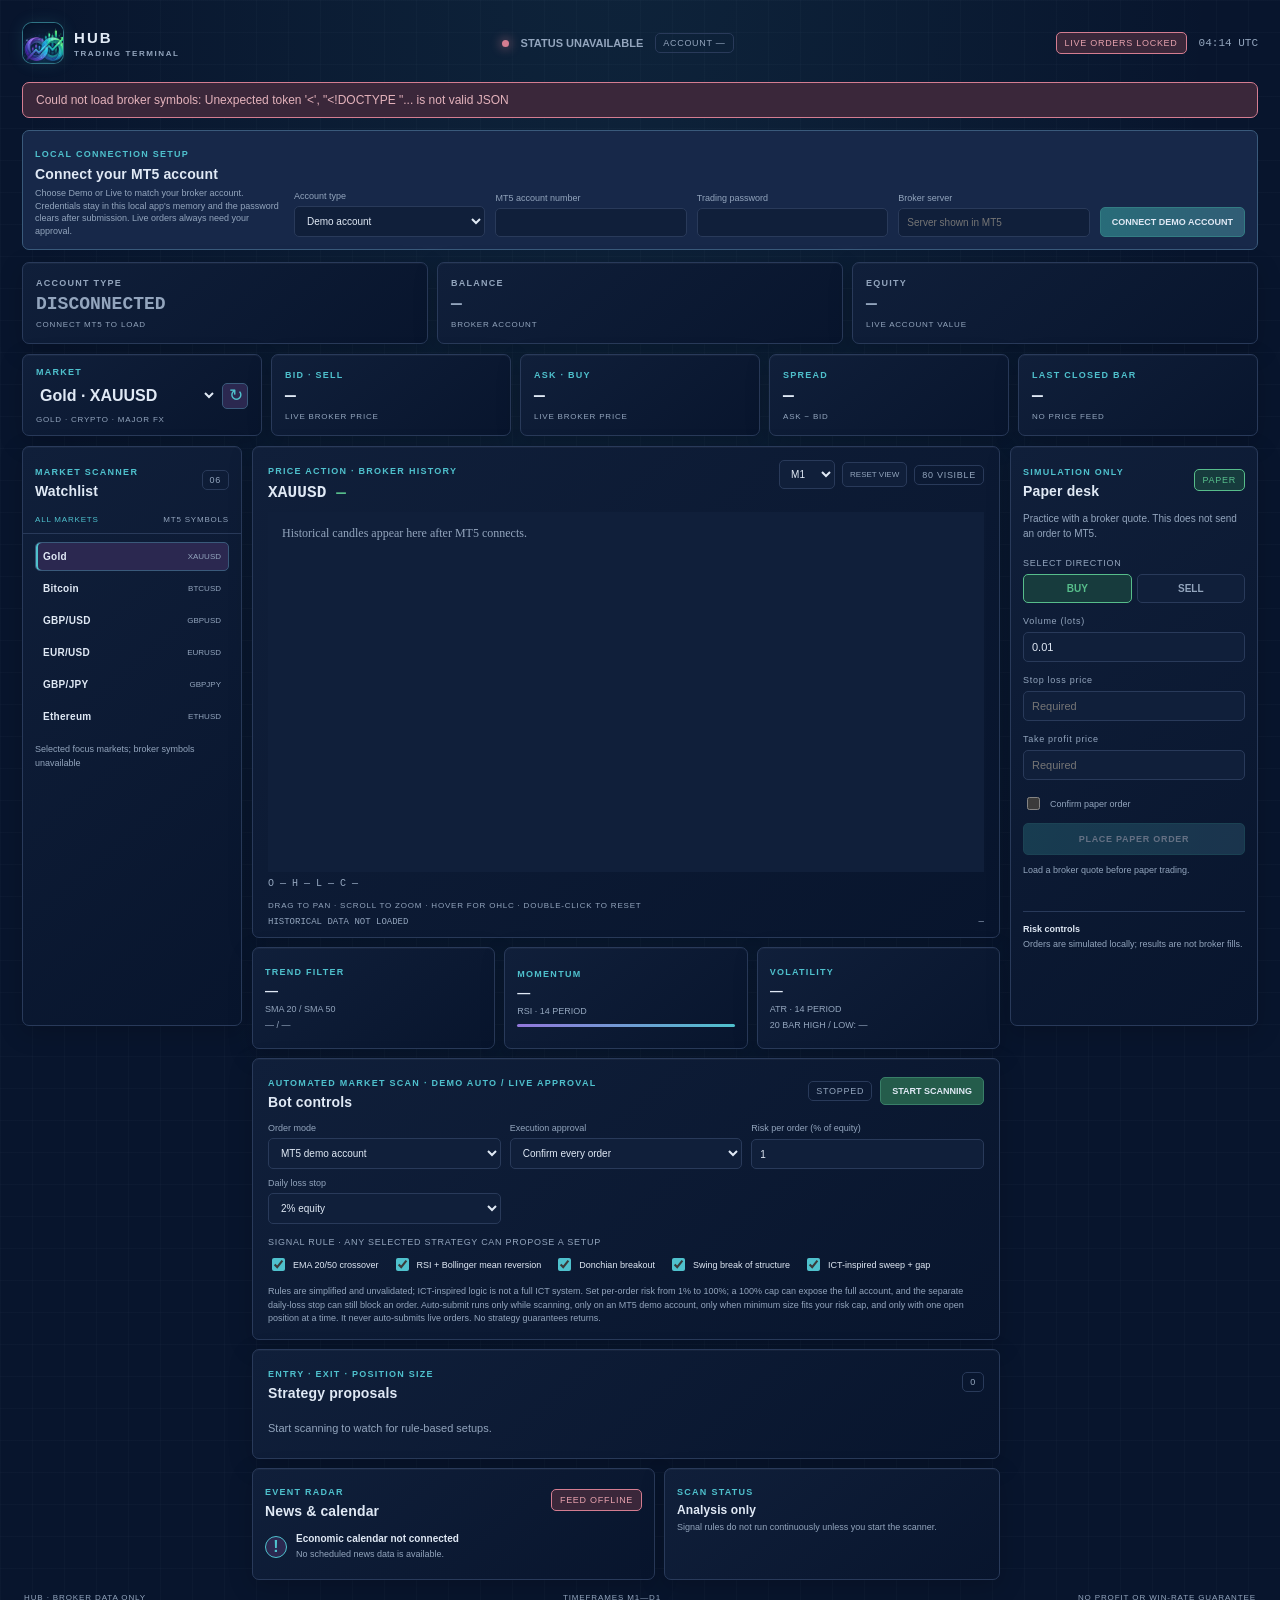
==== commit 1ef6f8c3: "feat: enhance interactive price chart Add volume bars, crosshair OHLC readout, and clearer price/tim" ====
--- a/static/index.html
+++ b/static/index.html
@@ -137,9 +137,10 @@
             </div>
           </div>
           <div class="chart-wrap">
-            <canvas id="priceChart" aria-label="Historical candlestick chart"></canvas>
-          </div>
-          <div class="chart-help">DRAG TO PAN · SCROLL TO ZOOM · DOUBLE-CLICK TO RESET</div>
+            <canvas id="priceChart" aria-label="Interactive candlestick chart with volume and crosshair"></canvas>
+          </div>
+          <div id="chartOhlc" class="chart-ohlc" aria-live="polite">O — H — L — C —</div>
+          <div class="chart-help">DRAG TO PAN · SCROLL TO ZOOM · HOVER FOR OHLC · DOUBLE-CLICK TO RESET</div>
           <div id="chartRange" class="chart-range">
             <span>HISTORICAL DATA NOT LOADED</span><span>—</span>
           </div>
--- a/static/styles.css
+++ b/static/styles.css
@@ -110,9 +110,12 @@
 .chart-controls { display: flex; align-items: center; gap: 7px; }
 .chart-controls select, .field-label + input { border: 1px solid var(--line); border-radius: 5px; color: var(--text); background: var(--panel); }
 .chart-controls select { padding: 7px; font-size: 10px; }
-.chart-wrap { height: 300px; margin-top: 10px; }
-#priceChart { display: block; width: 100%; height: 100%; cursor: grab; touch-action: none; }
+.chart-wrap { height: 360px; margin-top: 10px; }
+#priceChart { display: block; width: 100%; height: 100%; cursor: crosshair; touch-action: none; }
 #priceChart.dragging { cursor: grabbing; }
+.chart-ohlc { min-height: 16px; margin-top: 6px; color: var(--muted); font: 10px ui-monospace, Consolas, monospace; }
+.chart-ohlc.positive { color: var(--green); }
+.chart-ohlc.negative { color: var(--red); }
 .reset-chart { border: 1px solid var(--line); border-radius: 5px; padding: 7px; color: var(--muted); background: var(--panel); font-size: 8px; }
 .reset-chart:hover { border-color: var(--line-bright); color: var(--teal); }
 .chart-help { margin-top: 7px; color: var(--muted); font-size: 8px; letter-spacing: .1em; }
@@ -207,7 +210,7 @@
   .paper-panel { grid-column: auto; }
   .paper-panel .field-label { display: block; width: auto; margin-right: 0; }
   .paper-panel .field-label + input { display: block; width: 100%; }
-  .chart-wrap { height: 245px; }
+  .chart-wrap { height: 290px; }
   .chart-controls { align-items: flex-end; flex-direction: column; }
   .lower-grid { grid-template-columns: 1fr; }
   .indicator-grid { gap: 6px; }
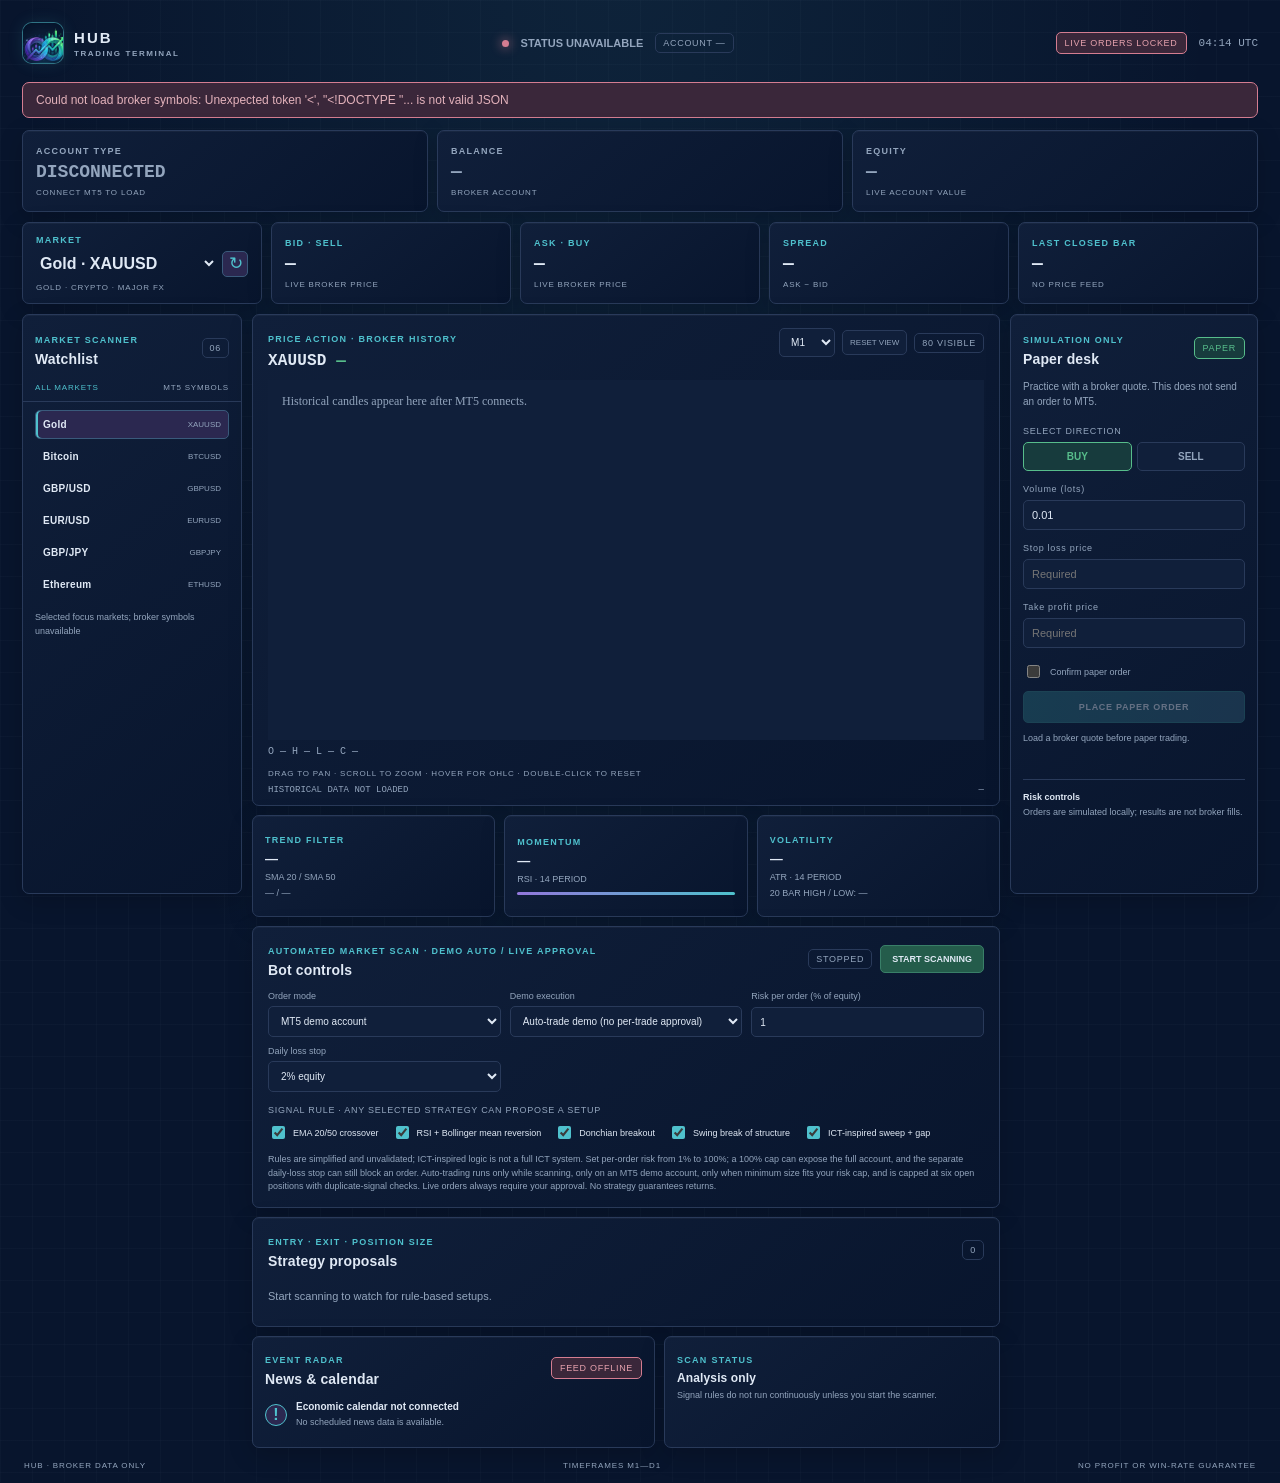
==== commit 3db3b780: "fix: keep demo auto-trading approval-free Preserve auto-demo selection during initial connection, re" ====
--- a/static/index.html
+++ b/static/index.html
@@ -186,9 +186,9 @@
                 <option value="live">MT5 live account</option>
               </select>
             </label>
-            <label>Execution approval
+            <label>Demo execution
               <select id="executionPolicy">
-                <option value="auto_demo" selected>Auto-submit eligible demo orders</option>
+                <option value="auto_demo" selected>Auto-trade demo (no per-trade approval)</option>
                 <option value="manual">Confirm every order</option>
               </select>
             </label>
@@ -213,7 +213,7 @@
             <label><input class="strategy-choice" type="checkbox" value="structure_break" checked> Swing break of structure</label>
             <label><input class="strategy-choice" type="checkbox" value="ict_price_action" checked> ICT-inspired sweep + gap</label>
           </div>
-          <p class="bot-disclaimer">Rules are simplified and unvalidated; ICT-inspired logic is not a full ICT system. Set per-order risk from 1% to 100%; a 100% cap can expose the full account, and the separate daily-loss stop can still block an order. Auto-submit runs only while scanning, only on an MT5 demo account, only when minimum size fits your risk cap, and only with one open position at a time. It never auto-submits live orders. No strategy guarantees returns.</p>
+          <p class="bot-disclaimer">Rules are simplified and unvalidated; ICT-inspired logic is not a full ICT system. Set per-order risk from 1% to 100%; a 100% cap can expose the full account, and the separate daily-loss stop can still block an order. Auto-trading runs only while scanning, only on an MT5 demo account, only when minimum size fits your risk cap, and is capped at six open positions with duplicate-signal checks. Live orders always require your approval. No strategy guarantees returns.</p>
         </article>
 
         <article class="panel proposals-panel">
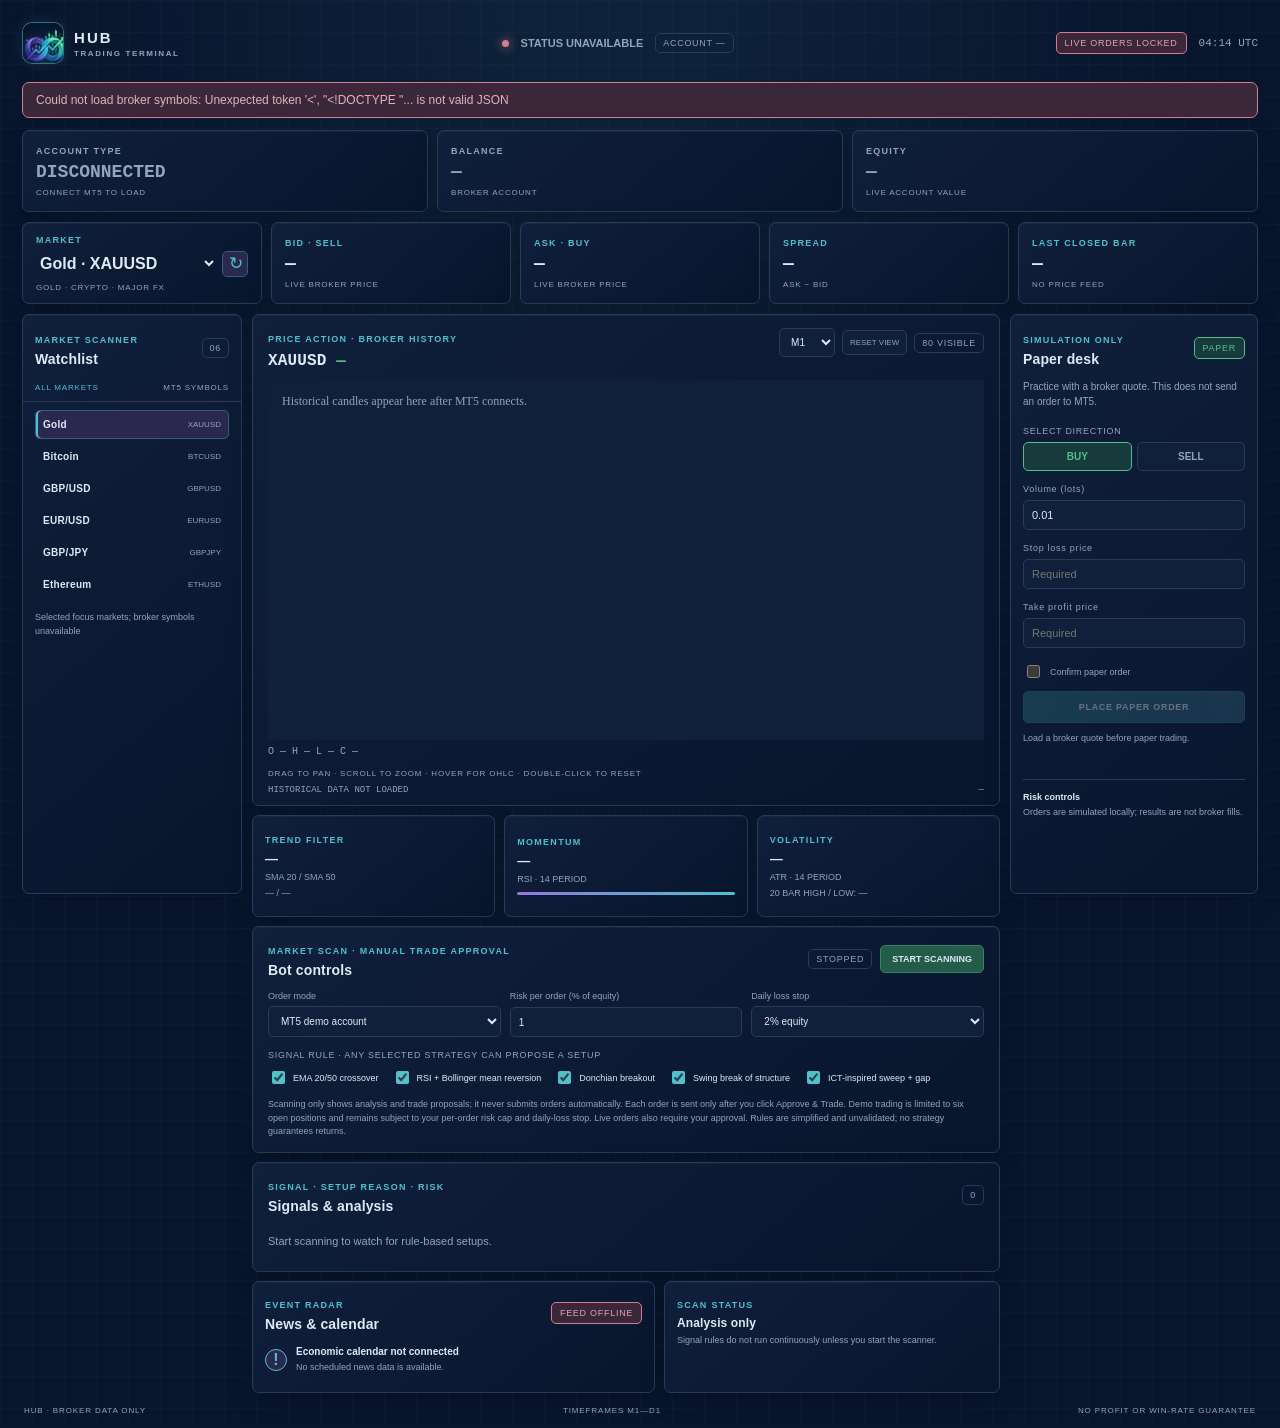
==== commit 8bc600eb: "fix: require approval for every scanned trade Keep scanning analysis-only and submit a selected prop" ====
--- a/static/index.html
+++ b/static/index.html
@@ -170,7 +170,7 @@
         <article class="panel bot-panel">
           <div class="panel-heading">
             <div>
-              <span class="section-kicker">AUTOMATED MARKET SCAN · DEMO AUTO / LIVE APPROVAL</span>
+              <span class="section-kicker">MARKET SCAN · MANUAL TRADE APPROVAL</span>
               <h2>Bot controls</h2>
             </div>
             <div class="bot-actions">
@@ -184,12 +184,6 @@
                 <option value="paper">Paper simulation</option>
                 <option value="demo" selected>MT5 demo account</option>
                 <option value="live">MT5 live account</option>
-              </select>
-            </label>
-            <label>Demo execution
-              <select id="executionPolicy">
-                <option value="auto_demo" selected>Auto-trade demo (no per-trade approval)</option>
-                <option value="manual">Confirm every order</option>
               </select>
             </label>
             <label>Risk per order (% of equity)
@@ -213,12 +207,12 @@
             <label><input class="strategy-choice" type="checkbox" value="structure_break" checked> Swing break of structure</label>
             <label><input class="strategy-choice" type="checkbox" value="ict_price_action" checked> ICT-inspired sweep + gap</label>
           </div>
-          <p class="bot-disclaimer">Rules are simplified and unvalidated; ICT-inspired logic is not a full ICT system. Set per-order risk from 1% to 100%; a 100% cap can expose the full account, and the separate daily-loss stop can still block an order. Auto-trading runs only while scanning, only on an MT5 demo account, only when minimum size fits your risk cap, and is capped at six open positions with duplicate-signal checks. Live orders always require your approval. No strategy guarantees returns.</p>
+          <p class="bot-disclaimer">Scanning only shows analysis and trade proposals; it never submits orders automatically. Each order is sent only after you click Approve &amp; Trade. Demo trading is limited to six open positions and remains subject to your per-order risk cap and daily-loss stop. Live orders also require your approval. Rules are simplified and unvalidated; no strategy guarantees returns.</p>
         </article>
 
         <article class="panel proposals-panel">
           <div class="panel-heading">
-            <div><span class="section-kicker">ENTRY · EXIT · POSITION SIZE</span><h2>Strategy proposals</h2></div>
+            <div><span class="section-kicker">SIGNAL · SETUP REASON · RISK</span><h2>Signals &amp; analysis</h2></div>
             <span id="proposalCount" class="count-badge">0</span>
           </div>
           <div id="proposalsList" class="proposals-list">
